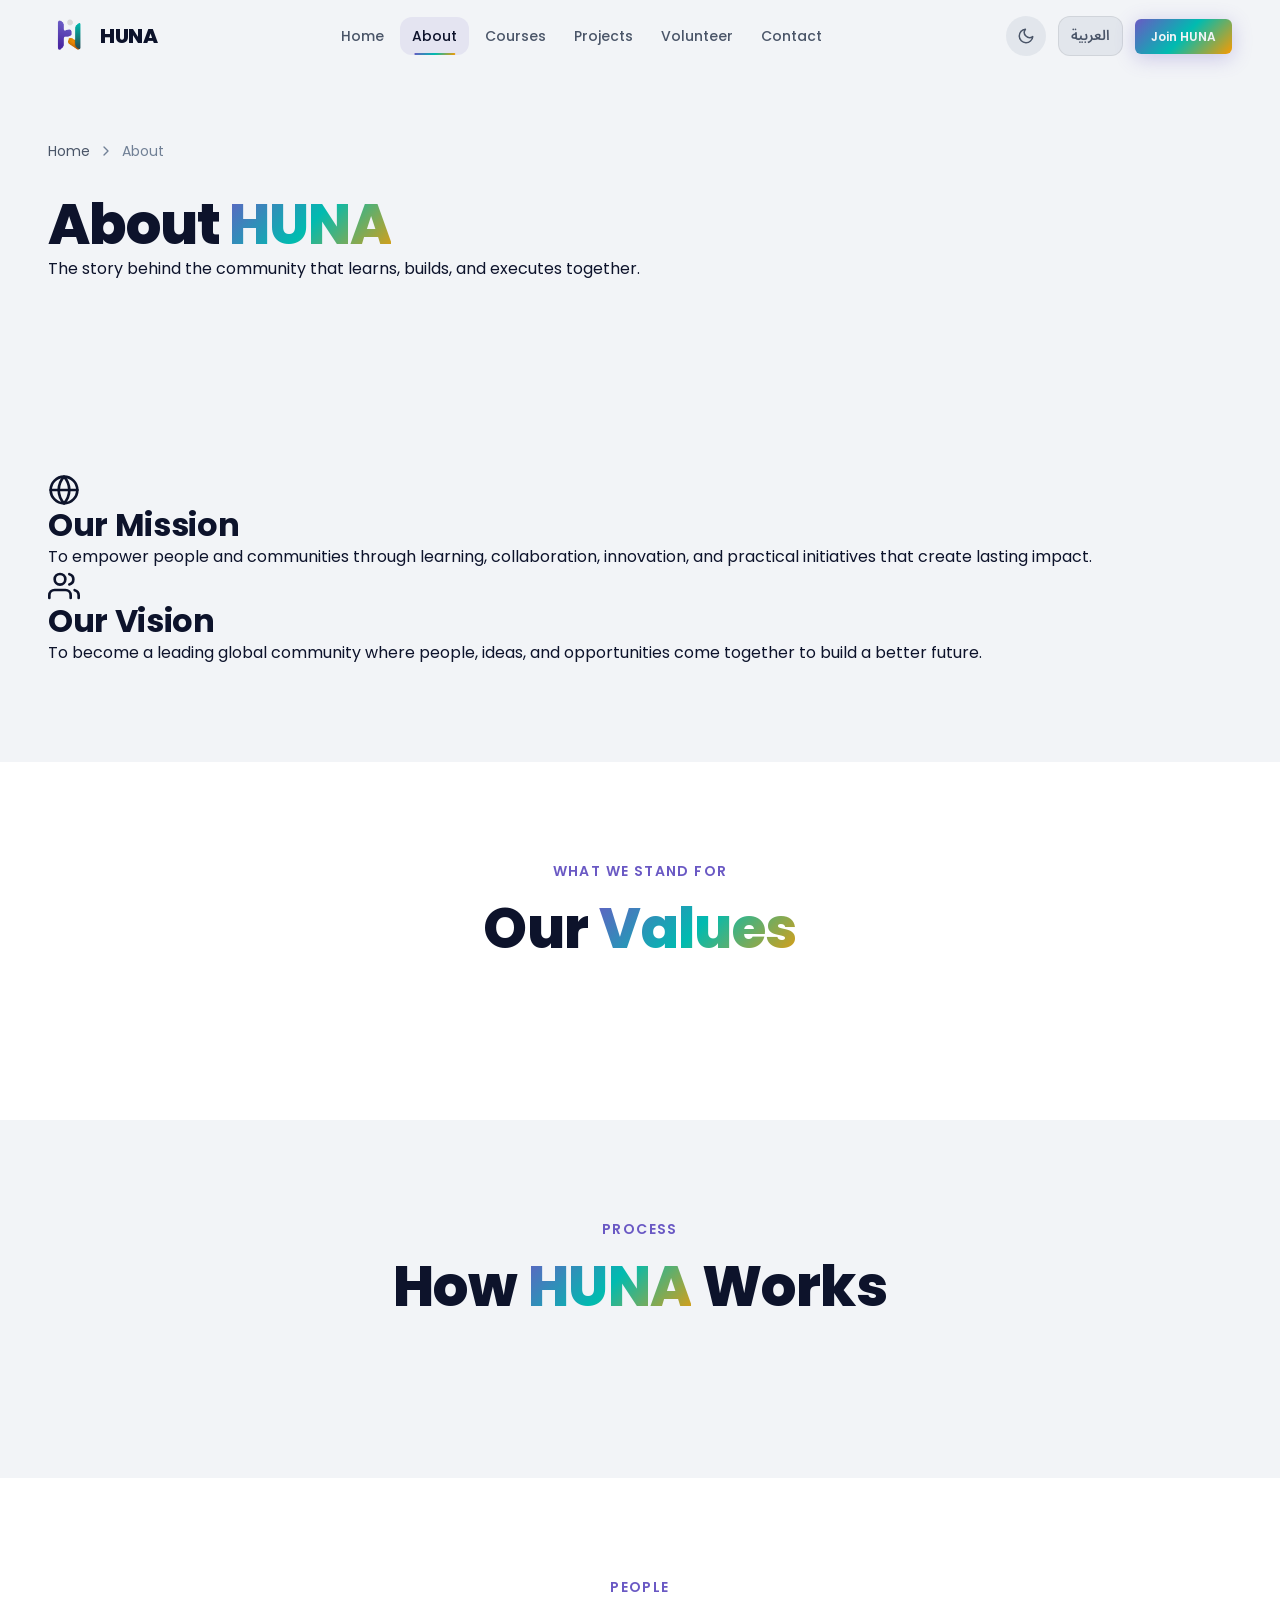
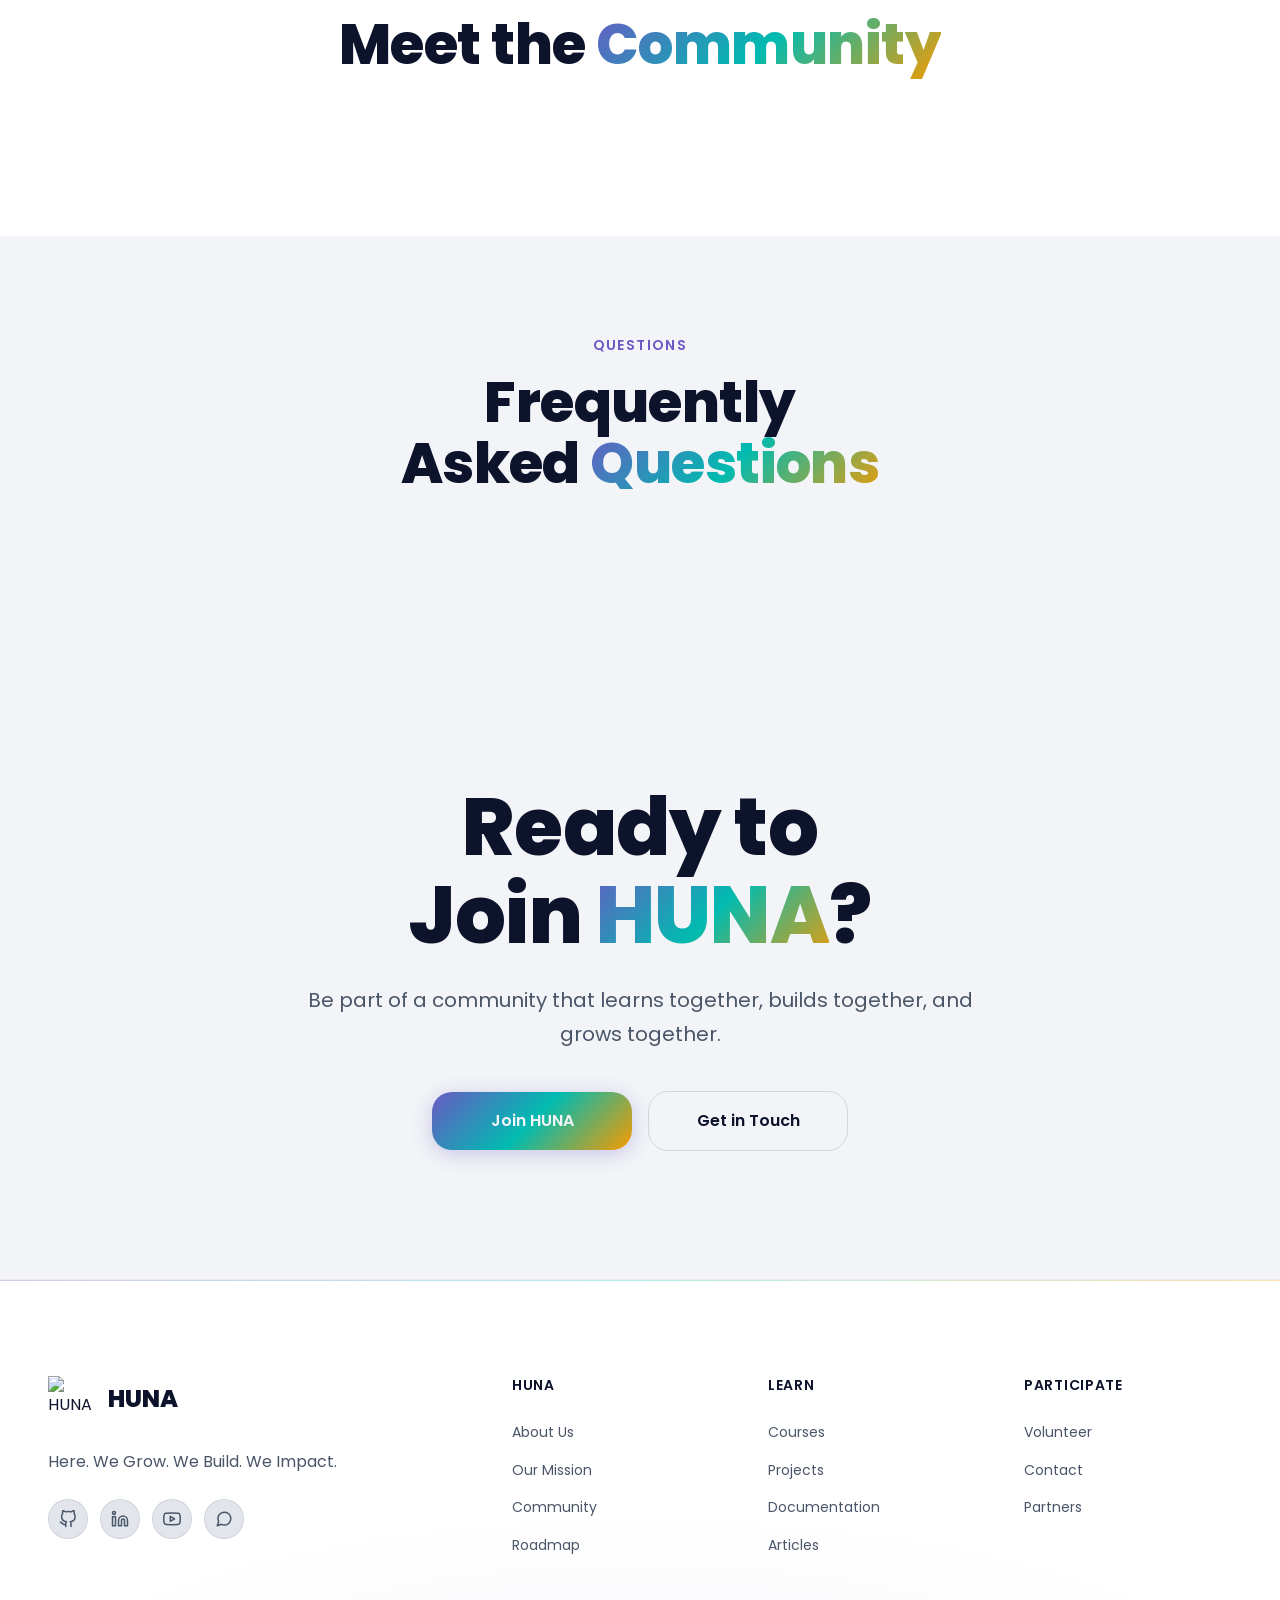
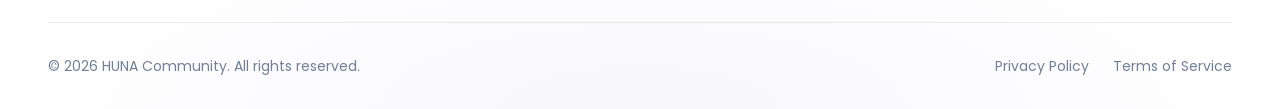
==== pages/about.html @ 27f00f39 "Launch v1" ====
<!DOCTYPE html>
<html lang="en" dir="ltr">
<head>
  <meta charset="UTF-8">
  <meta name="viewport" content="width=device-width, initial-scale=1.0">
  <meta name="description" content="About HUNA — Our mission, vision, values, and community. Learn who we are and how we work.">
  <meta name="theme-color" content="#0D132B">
  <title data-i18n-title="nav_about">About — HUNA</title>
  
  <link rel="preconnect" href="https://fonts.googleapis.com">
  <link rel="preconnect" href="https://fonts.gstatic.com" crossorigin>
  <link href="https://fonts.googleapis.com/css2?family=Poppins:wght@300;400;500;600;700;800&family=Noto+Sans+Arabic:wght@300;400;500;600;700;800&display=swap" rel="stylesheet">
  
  <link rel="icon" type="image/png" href="../assets/icons/favicon-32x32.png">
  <link rel="apple-touch-icon" href="../assets/icons/apple-touch-icon.png">
  <link rel="manifest" href="../manifest.json">
  
  <link rel="stylesheet" href="../css/main.css">
  
  <script src="https://cdnjs.cloudflare.com/ajax/libs/gsap/3.12.5/gsap.min.js" defer></script>
  <script src="https://cdnjs.cloudflare.com/ajax/libs/gsap/3.12.5/ScrollTrigger.min.js" defer></script>
  <script src="https://cdn.jsdelivr.net/npm/@studio-freight/lenis@1.0.42/dist/lenis.min.js" defer></script>
  <script src="https://unpkg.com/lucide@latest/dist/umd/lucide.min.js" defer></script>
</head>
<body data-page="about">
  <div id="loading-screen" class="loading-screen" aria-hidden="true">
    <div class="loading-logo">
      <svg viewBox="0 0 1002 1003" class="loading-logo-svg" aria-hidden="true">
        <circle cx="521.5" cy="183.5" r="74.5" fill="#D9D9D9"/>
        <path d="M204.644 183.892V306.629C207.091 467.836 200.362 809.178 207.091 856.196C214.162 905.611 255.824 896.091 273.767 885.507C282.739 875.94 306.31 852.044 328.821 832.992C351.332 813.941 357.368 788.009 357.572 777.425V607.67C357.572 566.147 389.381 552.51 405.285 550.881C423.84 550.474 470.371 547.95 508.052 541.111C545.734 534.272 563.718 499.995 568 483.712V440.357C568 435.472 566.165 420.328 558.824 398.834C551.484 377.34 525.18 368.71 512.946 367.082C495.614 367.692 450.429 372.577 408.344 387.232C366.258 401.887 356.96 370.542 357.572 353.037V229.079C356.552 211.167 339.832 168.26 281.108 139.927C222.384 111.594 205.664 157.432 204.644 183.892Z" fill="url(#loadGrad1)"/>
        <path d="M631.214 633.733C653.771 648.897 659.818 635.568 660.023 627.007H797.324C797.324 689.376 801.002 828.176 791.195 858.137C781.388 888.098 734.19 899.976 716.415 891.155C698.639 882.335 557.046 784.762 528.237 767.642C499.429 750.521 485.5 752.5 477 722C468.5 691.5 471.233 679.593 479.814 633.733C488.395 587.874 541 582 558.5 590.5C576 599 608.657 618.569 631.214 633.733Z" fill="url(#loadGrad2)"/>
        <path d="M798 849.515V232.059C786.718 194.89 756.102 203.938 742.204 213.108C731.985 221.666 706.764 242.574 687.634 257.736C668.504 272.897 661.269 298.696 660.043 309.7C657.795 460.905 655.506 768.329 664.335 788.381C673.164 808.433 707.255 852.167 750.175 870.3C779.115 882.527 794.117 861.538 798 849.515Z" fill="url(#loadGrad3)"/>
        <defs>
          <linearGradient id="loadGrad1" x1="372.253" y1="144.202" x2="161.29" y2="874.714">
            <stop offset="0.1" stop-color="#6A59C4"/>
            <stop offset="0.85" stop-color="#4B29A3"/>
          </linearGradient>
          <linearGradient id="loadGrad2" x1="492.55" y1="605.732" x2="770.124" y2="894.407">
            <stop stop-color="#F99A00"/>
            <stop offset="1" stop-color="#EC730C"/>
          </linearGradient>
          <linearGradient id="loadGrad3" x1="728" y1="205" x2="728" y2="874">
            <stop stop-color="#00BBB0"/>
            <stop offset="1" stop-color="#274C56"/>
          </linearGradient>
        </defs>
      </svg>
    </div>
    <div class="loading-bar">
      <div class="loading-bar-fill"></div>
    </div>
    <p class="loading-text" data-i18n="loading">Loading HUNA...</p>
  </div>

  <div class="cursor-follower" aria-hidden="true"></div>
  <div class="cursor-dot" aria-hidden="true"></div>

  <huna-navbar></huna-navbar>

  <main id="main-content">
    <!-- Page Header -->
    <section class="section page-header" style="padding-top: 140px;">
      <div class="container">
        <nav class="breadcrumbs" aria-label="Breadcrumb">
          <a href="../index.html" data-i18n="nav_home">Home</a>
          <svg xmlns="http://www.w3.org/2000/svg" width="16" height="16" viewBox="0 0 24 24" fill="none" stroke="currentColor" stroke-width="2" stroke-linecap="round" stroke-linejoin="round"><polyline points="9 18 15 12 9 6"></polyline></svg>
          <span data-i18n="nav_about">About</span>
        </nav>
        <h1 class="page-title" data-i18n="about_title">About <span class="text-gradient">HUNA</span></h1>
        <p class="page-subtitle" data-i18n="about_subtitle">The story behind the community that learns, builds, and executes together.</p>
      </div>
    </section>

    <!-- Mission & Vision -->
    <section id="mission" class="section">
      <div class="container">
        <div class="about-grid">
          <div class="about-card" data-reveal>
            <div class="about-icon" style="--icon-color: #6A59C4;">
              <svg xmlns="http://www.w3.org/2000/svg" width="32" height="32" viewBox="0 0 24 24" fill="none" stroke="currentColor" stroke-width="2" stroke-linecap="round" stroke-linejoin="round"><circle cx="12" cy="12" r="10"></circle><line x1="2" y1="12" x2="22" y2="12"></line><path d="M12 2a15.3 15.3 0 0 1 4 10 15.3 15.3 0 0 1-4 10 15.3 15.3 0 0 1-4-10 15.3 15.3 0 0 1 4-10z"></path></svg>
            </div>
            <h2 data-i18n="about_mission_title">Our Mission</h2>
            <p data-i18n="about_mission_text">To empower people and communities through learning, collaboration, innovation, and practical initiatives that create lasting impact.</p>
          </div>
          
          <div class="about-card" data-reveal>
            <div class="about-icon" style="--icon-color: #00BBB0;">
              <svg xmlns="http://www.w3.org/2000/svg" width="32" height="32" viewBox="0 0 24 24" fill="none" stroke="currentColor" stroke-width="2" stroke-linecap="round" stroke-linejoin="round"><path d="M17 21v-2a4 4 0 0 0-4-4H5a4 4 0 0 0-4 4v2"></path><circle cx="9" cy="7" r="4"></circle><path d="M23 21v-2a4 4 0 0 0-3-3.87"></path><path d="M16 3.13a4 4 0 0 1 0 7.75"></path></svg>
            </div>
            <h2 data-i18n="about_vision_title">Our Vision</h2>
            <p data-i18n="about_vision_text">To become a leading global community where people, ideas, and opportunities come together to build a better future.</p>
          </div>
        </div>
      </div>
    </section>

    <!-- Values -->
    <section id="values" class="section" style="background: var(--bg-secondary);">
      <div class="container">
        <div class="section-header">
          <span class="section-label" data-i18n="values_label">What We Stand For</span>
          <h2 class="section-title" data-i18n="values_title">Our <span class="text-gradient">Values</span></h2>
        </div>
        <div class="values-grid" id="values-grid">
          <!-- Dynamically loaded -->
        </div>
      </div>
    </section>

    <!-- How HUNA Works -->
    <section id="how-it-works" class="section">
      <div class="container">
        <div class="section-header">
          <span class="section-label" data-i18n="how_label">Process</span>
          <h2 class="section-title" data-i18n="how_title">How <span class="text-gradient">HUNA</span> Works</h2>
        </div>
        <div class="timeline" id="timeline">
          <!-- Dynamically loaded -->
        </div>
      </div>
    </section>

    <!-- Team -->
    <section id="team" class="section" style="background: var(--bg-secondary);">
      <div class="container">
        <div class="section-header">
          <span class="section-label" data-i18n="team_label">People</span>
          <h2 class="section-title" data-i18n="team_title">Meet the <span class="text-gradient">Community</span></h2>
        </div>
        <div class="team-grid" id="team-grid">
          <!-- Dynamically loaded -->
        </div>
      </div>
    </section>

    <!-- FAQ -->
    <section id="faq" class="section">
      <div class="container">
        <div class="section-header">
          <span class="section-label" data-i18n="faq_label">Questions</span>
          <h2 class="section-title" data-i18n="faq_title">Frequently Asked <span class="text-gradient">Questions</span></h2>
        </div>
        <div class="faq-list" id="faq-list">
          <!-- Dynamically loaded -->
        </div>
      </div>
    </section>

    <!-- CTA -->
    <section class="section cta-section">
      <div class="container">
        <div class="cta-content" data-reveal>
          <h2 class="cta-title" data-i18n="about_cta_title">Ready to Join <span class="text-gradient">HUNA</span>?</h2>
          <p class="cta-desc" data-i18n="about_cta_desc">Be part of a community that learns together, builds together, and grows together.</p>
          <div class="cta-buttons">
            <a href="volunteer.html" class="btn btn-primary btn-large btn-magnetic" data-i18n="cta_join">
              <svg xmlns="http://www.w3.org/2000/svg" width="20" height="20" viewBox="0 0 24 24" fill="none" stroke="currentColor" stroke-width="2" stroke-linecap="round" stroke-linejoin="round"><path d="M16 21v-2a4 4 0 0 0-4-4H5a4 4 0 0 0-4 4v2"></path><circle cx="8.5" cy="7" r="4"></circle><line x1="20" y1="8" x2="20" y2="14"></line><line x1="23" y1="11" x2="17" y2="11"></line></svg>
              Join HUNA
            </a>
            <a href="contact.html" class="btn btn-outline btn-large btn-magnetic" data-i18n="cta_contact">
              <svg xmlns="http://www.w3.org/2000/svg" width="20" height="20" viewBox="0 0 24 24" fill="none" stroke="currentColor" stroke-width="2" stroke-linecap="round" stroke-linejoin="round"><path d="M21 15a2 2 0 0 1-2 2H7l-4 4V5a2 2 0 0 1 2-2h14a2 2 0 0 1 2 2z"></path></svg>
              Get in Touch
            </a>
          </div>
        </div>
      </div>
    </section>
  </main>

  <huna-footer></huna-footer>
  <div class="toast-container" id="toast-container" aria-live="polite" aria-atomic="true"></div>

  <script type="module" src="../js/main.js"></script>
</body>
</html>
---- css/main.css ----
/* ============================================
   HUNA Main CSS — Entry Point
   ============================================ */

/* Base */
@import url('base/reset.css');
@import url('base/variables.css');
@import url('base/typography.css');
@import url('base/layout.css');

/* Themes */
@import url('themes/dark.css');
@import url('themes/light.css');

/* Animations */
@import url('animations/keyframes.css');

/* Components */
@import url('components/buttons.css');
@import url('components/cards.css');
@import url('components/forms.css');
@import url('components/modal.css');
@import url('components/toast.css');
@import url('components/loading.css');

/* Sections */
@import url('sections/navbar.css');
@import url('sections/hero.css');
@import url('sections/community.css');
@import url('sections/mission.css');
@import url('sections/courses.css');
@import url('sections/testimonials.css');
@import url('sections/cta.css');
@import url('sections/footer.css');

/* ============================================
   Global Styles & Utilities
   ============================================ */

/* Cursor Effects (Desktop Only) */
@media (hover: hover) and (pointer: fine) {
  .cursor-follower {
    position: fixed;
    width: 40px;
    height: 40px;
    border: 1px solid var(--accent-primary);
    border-radius: 50%;
    pointer-events: none;
    z-index: 9999;
    transition: transform 0.15s ease, opacity 0.15s ease;
    opacity: 0;
    mix-blend-mode: difference;
  }
  
  .cursor-follower.active {
    opacity: 0.5;
  }
  
  .cursor-follower.hovering {
    transform: scale(1.5);
    background: rgba(106, 89, 196, 0.1);
    border-color: var(--accent-secondary);
  }
  
  .cursor-dot {
    position: fixed;
    width: 8px;
    height: 8px;
    background: var(--accent-primary);
    border-radius: 50%;
    pointer-events: none;
    z-index: 9999;
    transition: transform 0.1s ease;
    opacity: 0;
  }
  
  .cursor-dot.active {
    opacity: 1;
  }
  
  body:hover .cursor-follower,
  body:hover .cursor-dot {
    opacity: 1;
  }
}

@media (hover: none) or (pointer: coarse) {
  .cursor-follower,
  .cursor-dot {
    display: none;
  }
}

/* Page Transitions */
.page-transition-overlay {
  position: fixed;
  inset: 0;
  z-index: 9998;
  background: var(--bg-primary);
  pointer-events: none;
  opacity: 0;
  transition: opacity 0.4s ease;
}

.page-transition-overlay.active {
  opacity: 1;
}

/* Smooth scroll with Lenis */
html.lenis {
  height: auto;
}

.lenis.lenis-smooth {
  scroll-behavior: auto;
}

.lenis.lenis-smooth [data-lenis-prevent] {
  overscroll-behavior: contain;
}

.lenis.lenis-stopped {
  overflow: hidden;
}

/* Magnetic button effect */
.btn-magnetic {
  transition: transform 0.3s cubic-bezier(0.34, 1.56, 0.64, 1);
}

/* Card tilt effect */
.card-tilt {
  transform-style: preserve-3d;
  perspective: 1000px;
}

.card-tilt:hover {
  transform: rotateX(2deg) rotateY(-2deg) translateY(-4px);
}

/* Gradient text utility */
.text-gradient {
  background: var(--accent-gradient);
  -webkit-background-clip: text;
  -webkit-text-fill-color: transparent;
  background-clip: text;
}

/* Glow effects */
.glow-purple {
  box-shadow: 0 0 30px rgba(106, 89, 196, 0.3);
}

.glow-teal {
  box-shadow: 0 0 30px rgba(0, 187, 176, 0.3);
}

.glow-orange {
  box-shadow: 0 0 30px rgba(249, 154, 0, 0.3);
}

/* Glass morphism */
.glass {
  background: rgba(13, 19, 43, 0.6);
  backdrop-filter: blur(20px) saturate(180%);
  -webkit-backdrop-filter: blur(20px) saturate(180%);
  border: 1px solid rgba(255, 255, 255, 0.1);
}

[data-theme="light"] .glass {
  background: rgba(255, 255, 255, 0.7);
  border-color: rgba(0, 0, 0, 0.08);
}

/* Section divider */
.section-divider {
  height: 1px;
  background: linear-gradient(90deg, transparent, var(--border-secondary), transparent);
  margin: 0 auto;
  max-width: 200px;
}

/* Badge styles */
.badge {
  display: inline-flex;
  align-items: center;
  gap: var(--space-1);
  padding: var(--space-1) var(--space-3);
  font-size: var(--text-xs);
  font-weight: var(--font-semibold);
  border-radius: var(--radius-full);
  text-transform: uppercase;
  letter-spacing: 0.05em;
}

.badge-primary {
  background: rgba(106, 89, 196, 0.15);
  color: var(--huna-purple);
  border: 1px solid rgba(106, 89, 196, 0.2);
}

.badge-success {
  background: rgba(16, 185, 129, 0.15);
  color: #10B981;
  border: 1px solid rgba(16, 185, 129, 0.2);
}

.badge-warning {
  background: rgba(249, 154, 0, 0.15);
  color: var(--huna-orange);
  border: 1px solid rgba(249, 154, 0, 0.2);
}

.badge-info {
  background: rgba(0, 187, 176, 0.15);
  color: var(--huna-teal);
  border: 1px solid rgba(0, 187, 176, 0.2);
}

/* Timeline component */
.timeline {
  position: relative;
  padding-left: var(--space-8);
}

[dir="rtl"] .timeline {
  padding-left: 0;
  padding-right: var(--space-8);
}

.timeline::before {
  content: '';
  position: absolute;
  left: 0;
  top: 0;
  bottom: 0;
  width: 2px;
  background: var(--accent-gradient);
  border-radius: var(--radius-full);
}

[dir="rtl"] .timeline::before {
  left: auto;
  right: 0;
}

.timeline-item {
  position: relative;
  padding-bottom: var(--space-8);
}

.timeline-item::before {
  content: '';
  position: absolute;
  left: calc(-1 * var(--space-8) + 5px);
  top: var(--space-2);
  width: 12px;
  height: 12px;
  background: var(--bg-primary);
  border: 2px solid var(--accent-primary);
  border-radius: 50%;
}

[dir="rtl"] .timeline-item::before {
  left: auto;
  right: calc(-1 * var(--space-8) + 5px);
}

.timeline-item:last-child {
  padding-bottom: 0;
}

/* FAQ Accordion */
.accordion-item {
  border: 1px solid var(--border-primary);
  border-radius: var(--radius-lg);
  overflow: hidden;
  margin-bottom: var(--space-4);
  transition: all var(--transition-base);
}

.accordion-item:hover {
  border-color: var(--border-secondary);
}

.accordion-trigger {
  width: 100%;
  display: flex;
  align-items: center;
  justify-content: space-between;
  padding: var(--space-5) var(--space-6);
  font-size: var(--text-base);
  font-weight: var(--font-semibold);
  color: var(--text-primary);
  background: var(--bg-card);
  transition: all var(--transition-fast);
  text-align: left;
}

[dir="rtl"] .accordion-trigger {
  text-align: right;
}

.accordion-trigger:hover {
  background: var(--bg-hover);
}

.accordion-trigger svg {
  width: 20px;
  height: 20px;
  color: var(--accent-primary);
  transition: transform var(--transition-base);
  flex-shrink: 0;
}

.accordion-item.open .accordion-trigger svg {
  transform: rotate(180deg);
}

.accordion-content {
  max-height: 0;
  overflow: hidden;
  transition: max-height 0.4s ease, padding 0.4s ease;
  background: var(--bg-card);
}

.accordion-item.open .accordion-content {
  max-height: 500px;
  padding: 0 var(--space-6) var(--space-6);
}

.accordion-content p {
  color: var(--text-secondary);
  line-height: 1.7;
}

/* Gallery */
.gallery-grid {
  display: grid;
  grid-template-columns: repeat(auto-fill, minmax(250px, 1fr));
  gap: var(--space-4);
}

.gallery-item {
  position: relative;
  border-radius: var(--radius-lg);
  overflow: hidden;
  aspect-ratio: 4/3;
  cursor: pointer;
}

.gallery-item img {
  width: 100%;
  height: 100%;
  object-fit: cover;
  transition: transform var(--transition-slow);
}

.gallery-item:hover img {
  transform: scale(1.05);
}

.gallery-item-overlay {
  position: absolute;
  inset: 0;
  background: linear-gradient(to top, rgba(13, 19, 43, 0.8) 0%, transparent 60%);
  opacity: 0;
  transition: opacity var(--transition-base);
  display: flex;
  align-items: flex-end;
  padding: var(--space-4);
}

.gallery-item:hover .gallery-item-overlay {
  opacity: 1;
}

/* Breadcrumbs */
.breadcrumbs {
  display: flex;
  align-items: center;
  gap: var(--space-2);
  font-size: var(--text-sm);
  color: var(--text-muted);
  margin-bottom: var(--space-8);
}

.breadcrumbs a {
  color: var(--text-secondary);
  transition: color var(--transition-fast);
}

.breadcrumbs a:hover {
  color: var(--accent-primary);
}

.breadcrumbs svg {
  width: 16px;
  height: 16px;
  color: var(--text-muted);
}

[dir="rtl"] .breadcrumbs svg {
  transform: rotate(180deg);
}

/* Responsive utilities */
@media (max-width: 767px) {
  .hide-mobile {
    display: none !important;
  }
}

@media (min-width: 768px) {
  .show-mobile-only {
    display: none !important;
  }
}

/* Print styles */
@media print {
  .navbar,
  .footer,
  .hero-scroll-indicator,
  .cursor-follower,
  .cursor-dot,
  .floating-shapes,
  .hero-particles {
    display: none !important;
  }
  
  .hero {
    min-height: auto;
    padding: 2rem 0;
  }
  
  body {
    background: white !important;
    color: black !important;
  }
}
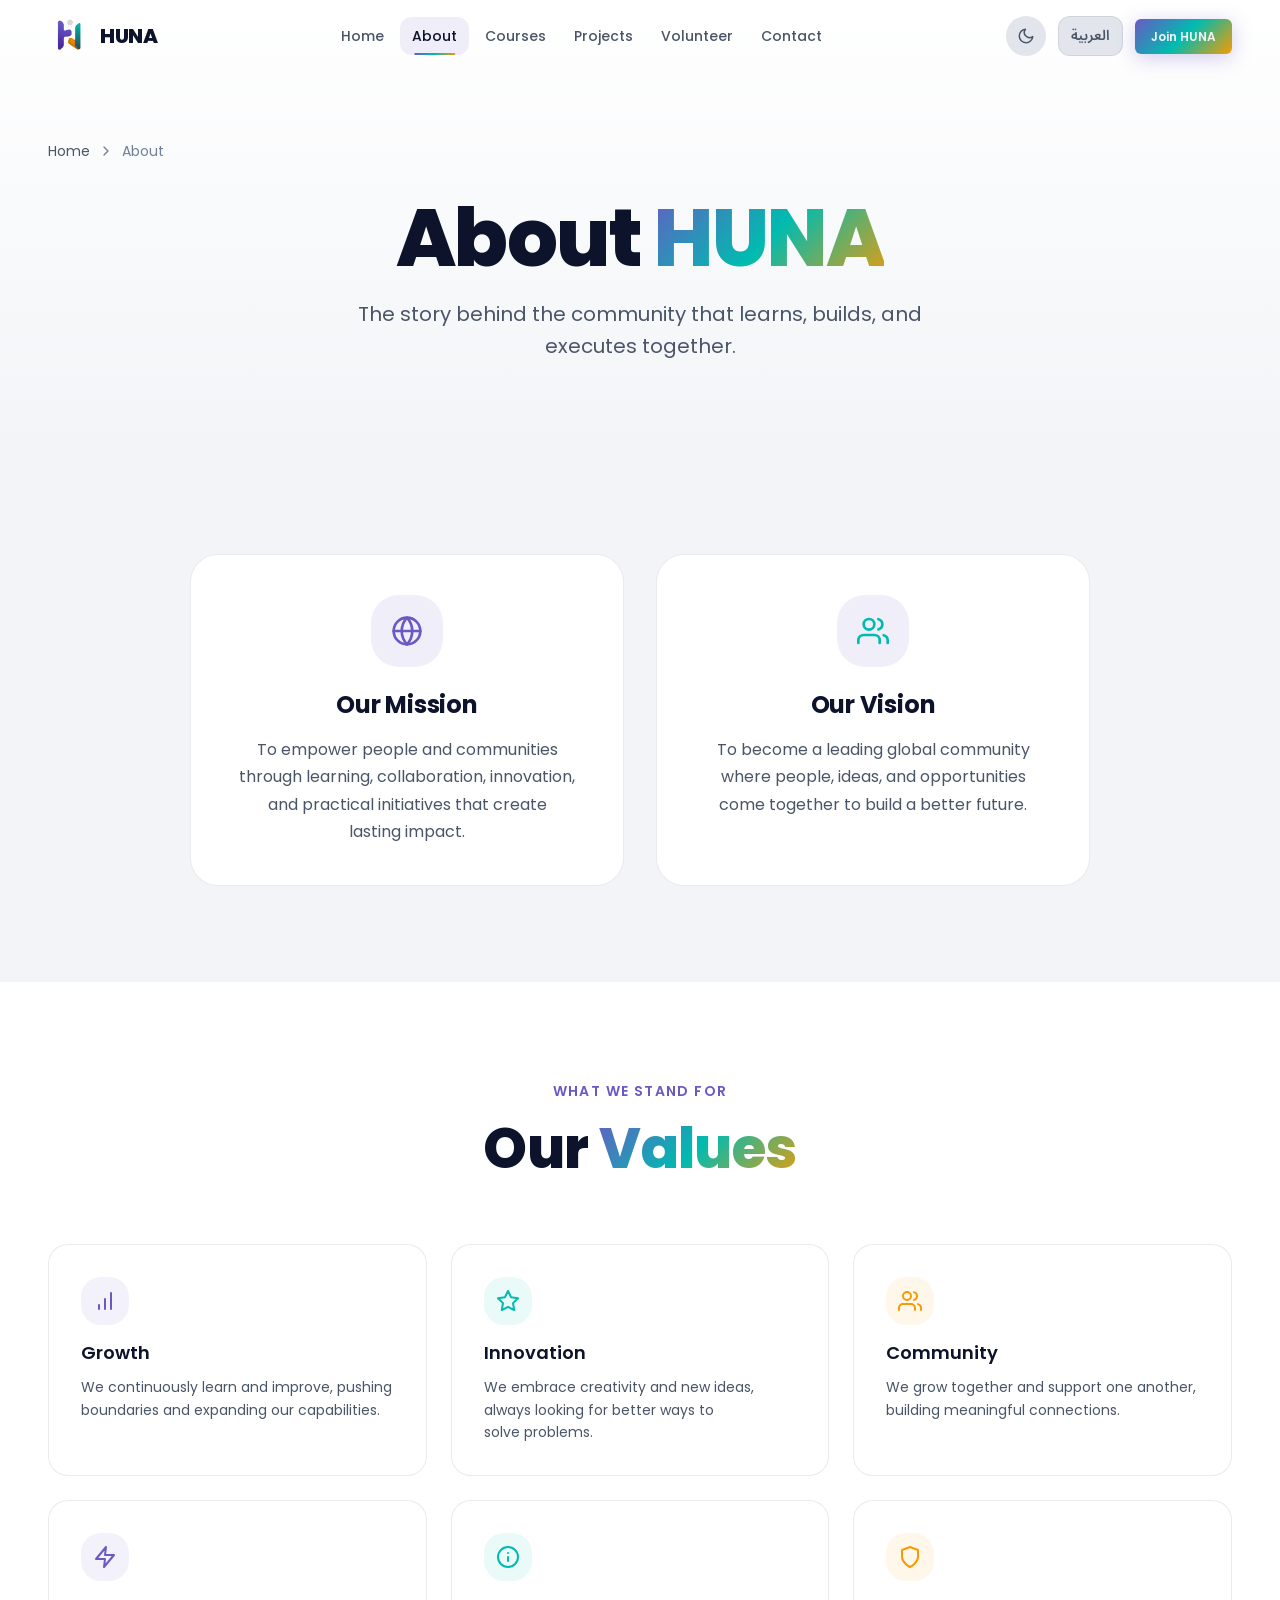
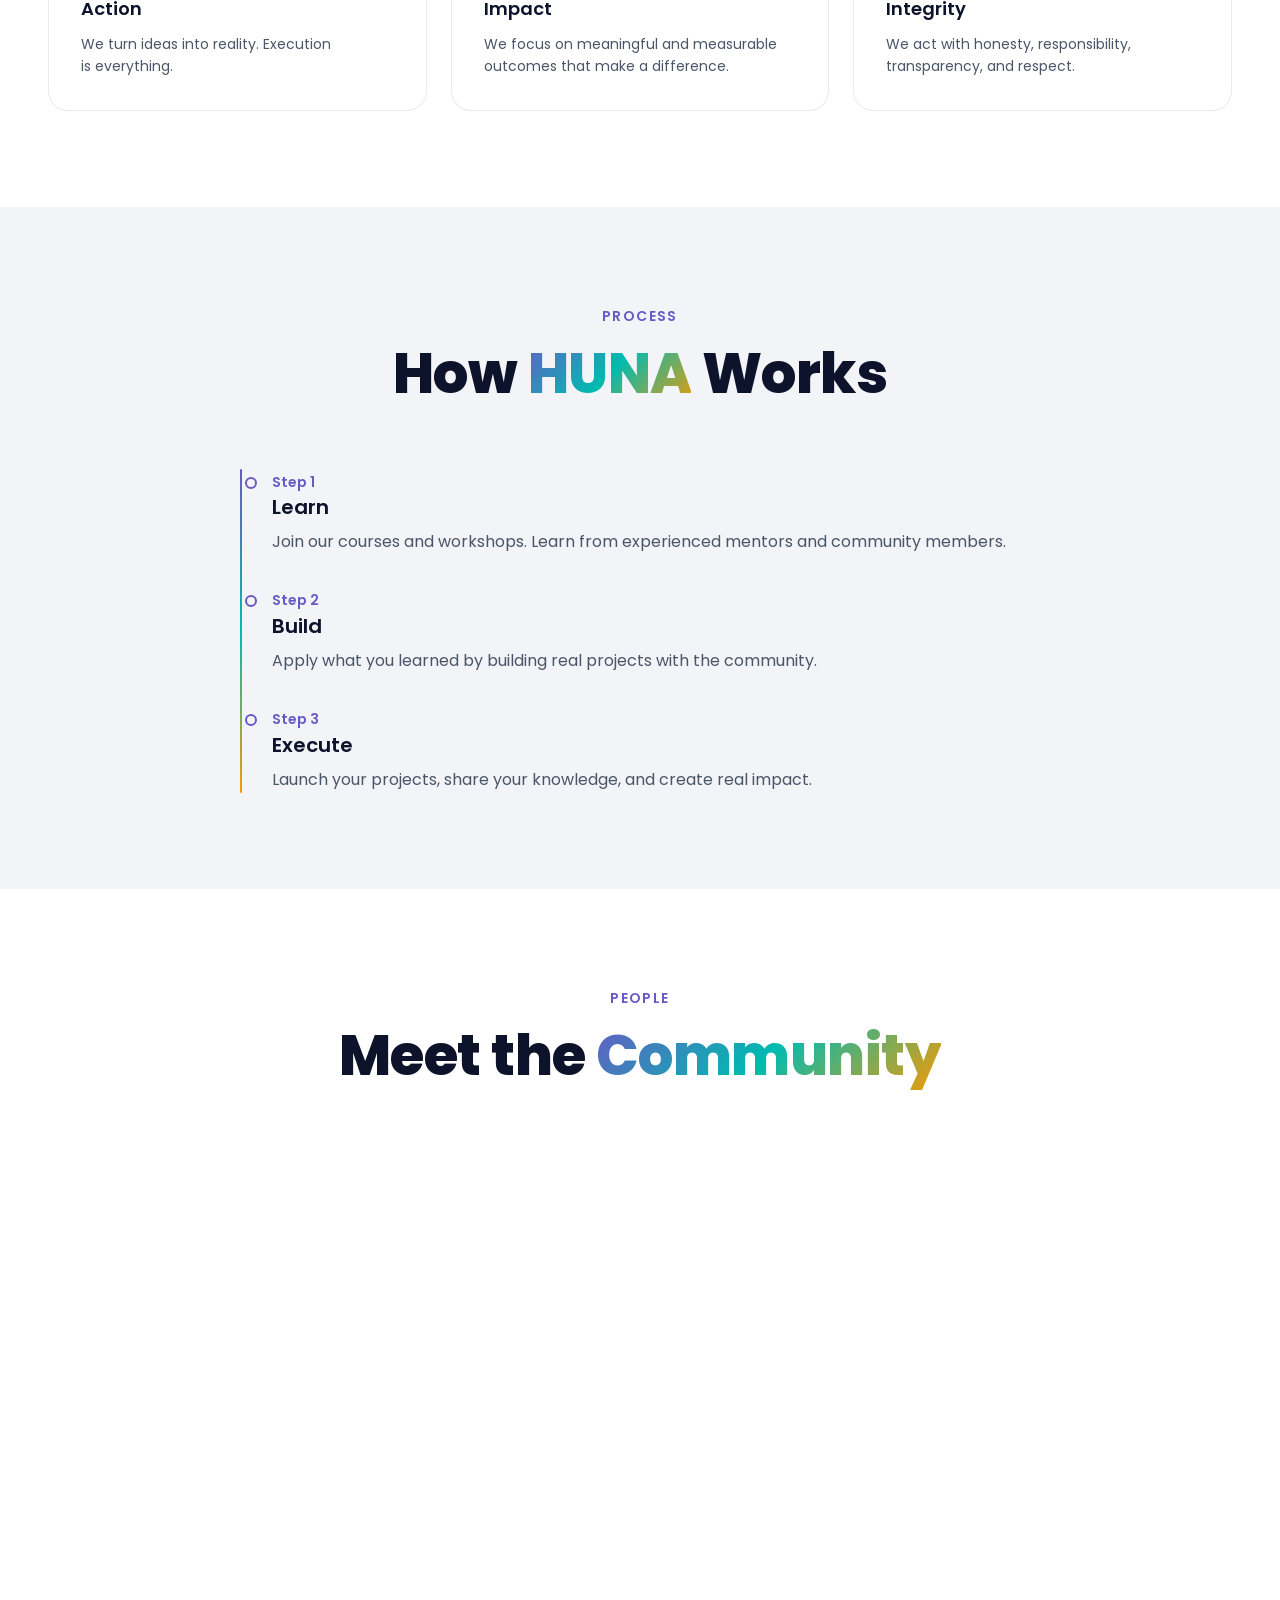
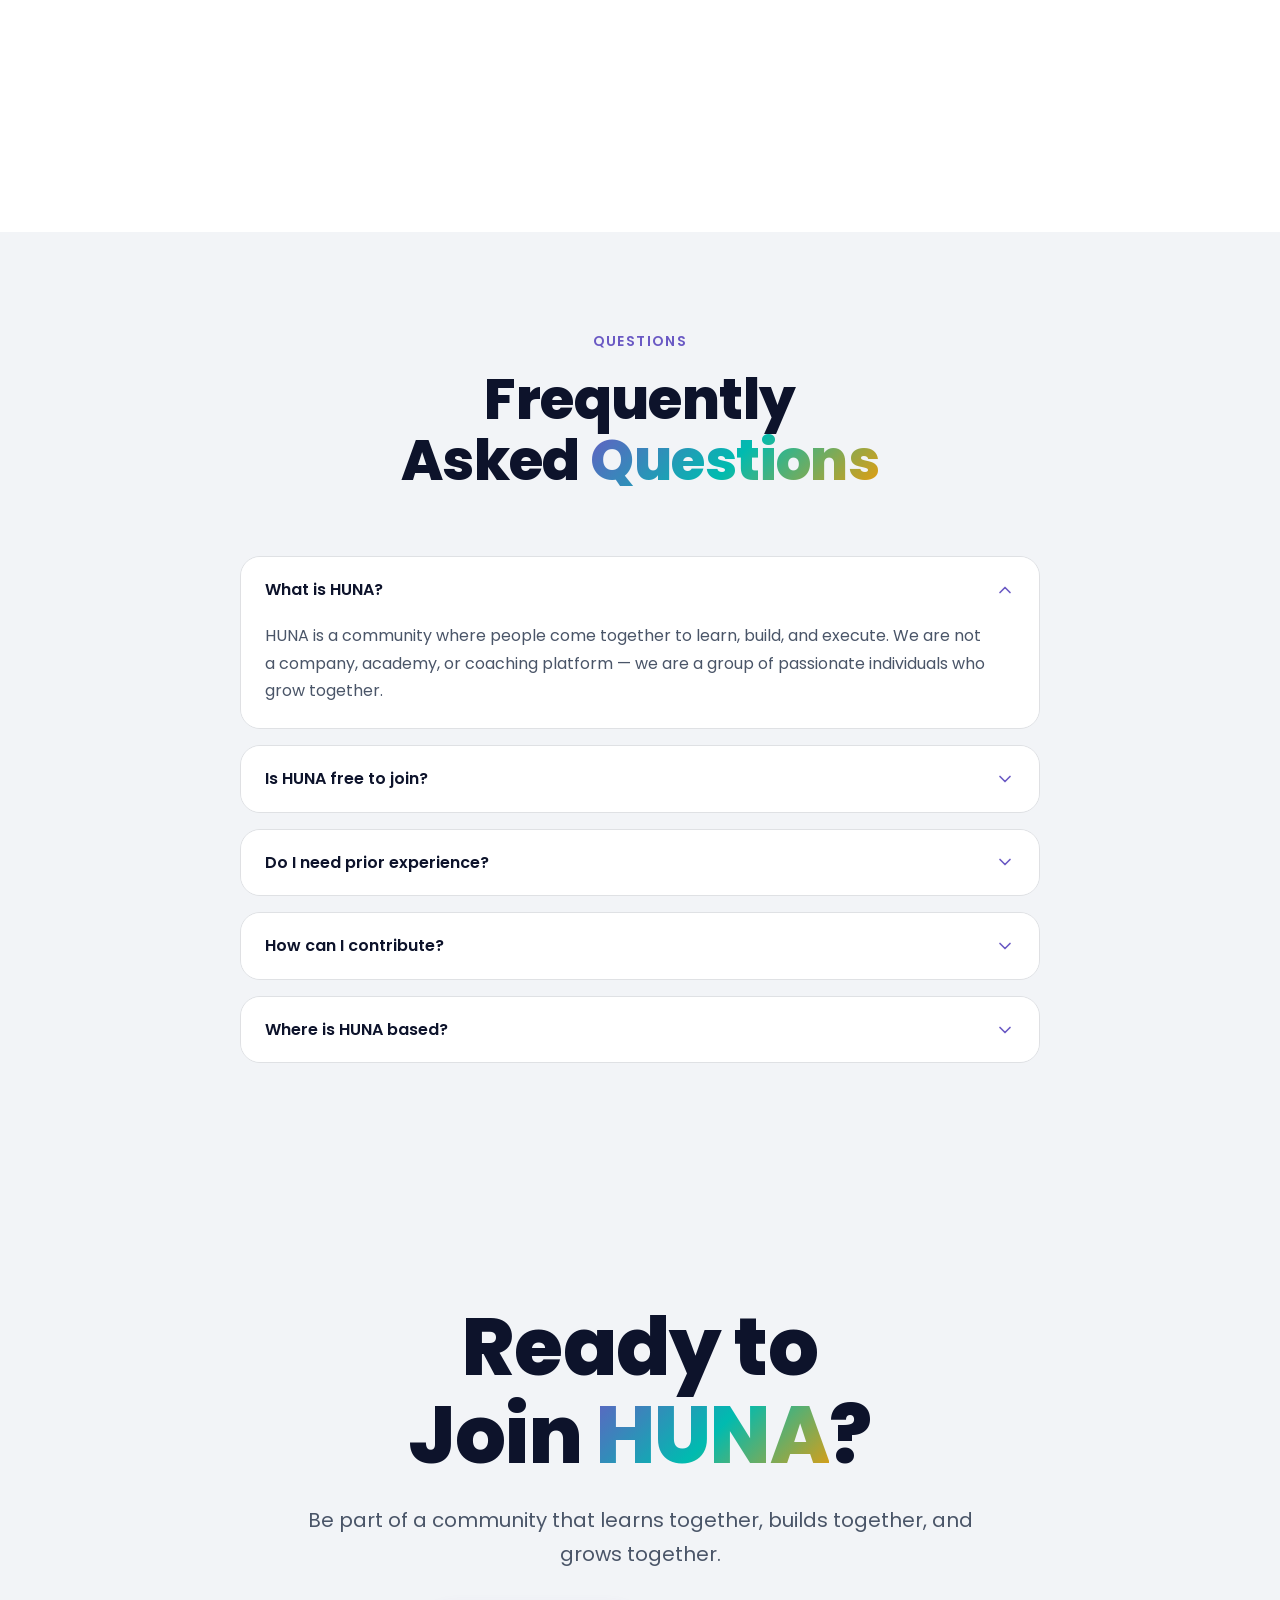
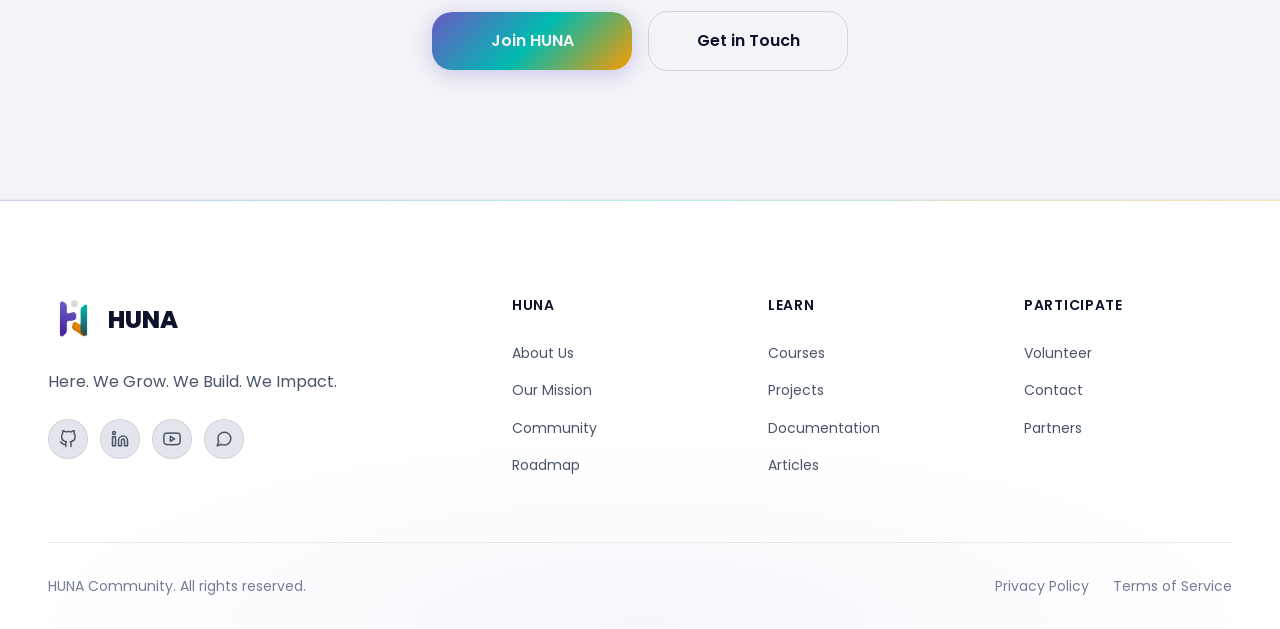
==== commit f3a441a3: "Launch v2" ====
--- a/pages/about.html
+++ b/pages/about.html
@@ -15,6 +15,7 @@
   <link rel="apple-touch-icon" href="../assets/icons/apple-touch-icon.png">
   <link rel="manifest" href="../manifest.json">
   
+  <link rel="stylesheet" href="../css/pages/about.css">
   <link rel="stylesheet" href="../css/main.css">
   
   <script src="https://cdnjs.cloudflare.com/ajax/libs/gsap/3.12.5/gsap.min.js" defer></script>
@@ -171,5 +172,9 @@
   <div class="toast-container" id="toast-container" aria-live="polite" aria-atomic="true"></div>
 
   <script type="module" src="../js/main.js"></script>
+    <script type="module">
+    import { initAboutPage } from '../js/pages/about.js';
+    initAboutPage();
+  </script>
 </body>
 </html>
--- a/css/pages/about.css
+++ b/css/pages/about.css
@@ -0,0 +1,318 @@
+/* ============================================
+   HUNA About Page Styles
+   ============================================ */
+
+.page-header {
+  padding-top: 140px;
+  padding-bottom: var(--space-16);
+  text-align: center;
+  background: linear-gradient(180deg, var(--bg-secondary) 0%, var(--bg-primary) 100%);
+}
+
+.page-title {
+  font-size: var(--text-5xl);
+  font-weight: var(--font-extrabold);
+  margin-bottom: var(--space-4);
+  line-height: 1.1;
+}
+
+.page-subtitle {
+  font-size: var(--text-xl);
+  color: var(--text-secondary);
+  max-width: 600px;
+  margin: 0 auto;
+}
+
+/* About Grid */
+.about-grid {
+  display: grid;
+  grid-template-columns: repeat(2, 1fr);
+  gap: var(--space-8);
+  max-width: 900px;
+  margin: 0 auto;
+}
+
+.about-card {
+  background: var(--bg-card);
+  border: 1px solid var(--border-primary);
+  border-radius: var(--radius-xl);
+  padding: var(--space-10);
+  text-align: center;
+  transition: all var(--transition-base);
+}
+
+.about-card:hover {
+  transform: translateY(-4px);
+  box-shadow: var(--shadow-lg);
+  border-color: var(--border-secondary);
+}
+
+.about-icon {
+  width: 72px;
+  height: 72px;
+  display: flex;
+  align-items: center;
+  justify-content: center;
+  border-radius: var(--radius-xl);
+  background: rgba(var(--icon-color-rgb, 106, 89, 196), 0.1);
+  color: var(--icon-color, var(--accent-primary));
+  margin: 0 auto var(--space-6);
+}
+
+.about-card h2 {
+  font-size: var(--text-2xl);
+  font-weight: var(--font-bold);
+  margin-bottom: var(--space-4);
+}
+
+.about-card p {
+  color: var(--text-secondary);
+  line-height: 1.7;
+}
+
+/* Values Grid */
+.values-grid {
+  display: grid;
+  grid-template-columns: repeat(3, 1fr);
+  gap: var(--space-6);
+  margin-top: var(--space-12);
+}
+
+.value-card {
+  background: var(--bg-card);
+  border: 1px solid var(--border-primary);
+  border-radius: var(--radius-lg);
+  padding: var(--space-8);
+  transition: all var(--transition-base);
+}
+
+.value-card:hover {
+  transform: translateY(-4px);
+  border-color: var(--accent-primary);
+  box-shadow: var(--shadow-glow);
+}
+
+.value-card .value-icon {
+  width: 48px;
+  height: 48px;
+  display: flex;
+  align-items: center;
+  justify-content: center;
+  border-radius: var(--radius-lg);
+  margin-bottom: var(--space-4);
+}
+
+.value-card h3 {
+  font-size: var(--text-lg);
+  font-weight: var(--font-semibold);
+  margin-bottom: var(--space-3);
+}
+
+.value-card p {
+  font-size: var(--text-sm);
+  color: var(--text-secondary);
+  line-height: 1.6;
+}
+
+/* Timeline */
+.timeline {
+  max-width: 800px;
+  margin: var(--space-12) auto 0;
+  position: relative;
+  padding-left: var(--space-8);
+}
+
+[dir="rtl"] .timeline {
+  padding-left: 0;
+  padding-right: var(--space-8);
+}
+
+.timeline::before {
+  content: '';
+  position: absolute;
+  left: 0;
+  top: 0;
+  bottom: 0;
+  width: 2px;
+  background: var(--accent-gradient);
+  border-radius: var(--radius-full);
+}
+
+[dir="rtl"] .timeline::before {
+  left: auto;
+  right: 0;
+}
+
+.timeline-item {
+  position: relative;
+  padding-bottom: var(--space-10);
+}
+
+.timeline-item::before {
+  content: '';
+  position: absolute;
+  left: calc(-1 * var(--space-8) + 5px);
+  top: var(--space-2);
+  width: 12px;
+  height: 12px;
+  background: var(--bg-primary);
+  border: 2px solid var(--accent-primary);
+  border-radius: 50%;
+  transition: all var(--transition-base);
+}
+
+[dir="rtl"] .timeline-item::before {
+  left: auto;
+  right: calc(-1 * var(--space-8) + 5px);
+}
+
+.timeline-item:hover::before {
+  background: var(--accent-primary);
+  box-shadow: 0 0 0 6px rgba(106, 89, 196, 0.2);
+}
+
+.timeline-item:last-child {
+  padding-bottom: 0;
+}
+
+.timeline-content h3 {
+  font-size: var(--text-xl);
+  font-weight: var(--font-semibold);
+  margin-bottom: var(--space-2);
+}
+
+.timeline-content p {
+  color: var(--text-secondary);
+  line-height: 1.7;
+}
+
+.timeline-date {
+  font-size: var(--text-sm);
+  color: var(--accent-primary);
+  font-weight: var(--font-semibold);
+  margin-bottom: var(--space-2);
+}
+
+/* Team Grid */
+.team-grid {
+  display: grid;
+  grid-template-columns: repeat(auto-fill, minmax(280px, 1fr));
+  gap: var(--space-6);
+  margin-top: var(--space-12);
+}
+
+.team-card {
+  background: var(--bg-card);
+  border: 1px solid var(--border-primary);
+  border-radius: var(--radius-xl);
+  overflow: hidden;
+  transition: all var(--transition-base);
+  text-align: center;
+}
+
+.team-card:hover {
+  transform: translateY(-4px);
+  box-shadow: var(--shadow-lg);
+  border-color: var(--border-secondary);
+}
+
+.team-card .team-avatar {
+  width: 100%;
+  aspect-ratio: 1;
+  object-fit: cover;
+  background: var(--bg-tertiary);
+}
+
+.team-card .team-info {
+  padding: var(--space-6);
+}
+
+.team-card h3 {
+  font-size: var(--text-lg);
+  font-weight: var(--font-semibold);
+  margin-bottom: var(--space-1);
+}
+
+.team-card .team-role {
+  font-size: var(--text-sm);
+  color: var(--accent-primary);
+  font-weight: var(--font-medium);
+  margin-bottom: var(--space-3);
+}
+
+.team-card .team-bio {
+  font-size: var(--text-sm);
+  color: var(--text-secondary);
+  line-height: 1.6;
+  margin-bottom: var(--space-4);
+}
+
+.team-card .team-socials {
+  display: flex;
+  justify-content: center;
+  gap: var(--space-3);
+}
+
+.team-card .team-socials a {
+  width: 36px;
+  height: 36px;
+  display: flex;
+  align-items: center;
+  justify-content: center;
+  border-radius: var(--radius-full);
+  background: var(--bg-hover);
+  color: var(--text-secondary);
+  transition: all var(--transition-fast);
+}
+
+.team-card .team-socials a:hover {
+  background: var(--accent-primary);
+  color: var(--text-inverse);
+}
+
+/* FAQ */
+.faq-list {
+  max-width: 800px;
+  margin: var(--space-12) auto 0;
+}
+
+/* Responsive */
+@media (max-width: 1023px) {
+  .about-grid {
+    grid-template-columns: 1fr;
+  }
+  
+  .values-grid {
+    grid-template-columns: repeat(2, 1fr);
+  }
+}
+
+@media (max-width: 767px) {
+  .page-title {
+    font-size: var(--text-4xl);
+  }
+  
+  .values-grid {
+    grid-template-columns: 1fr;
+  }
+  
+  .about-card {
+    padding: var(--space-6);
+  }
+  
+  .timeline {
+    padding-left: var(--space-6);
+  }
+  
+  .timeline-item::before {
+    left: calc(-1 * var(--space-6) + 5px);
+  }
+  
+  [dir="rtl"] .timeline {
+    padding-right: var(--space-6);
+  }
+  
+  [dir="rtl"] .timeline-item::before {
+    right: calc(-1 * var(--space-6) + 5px);
+  }
+}
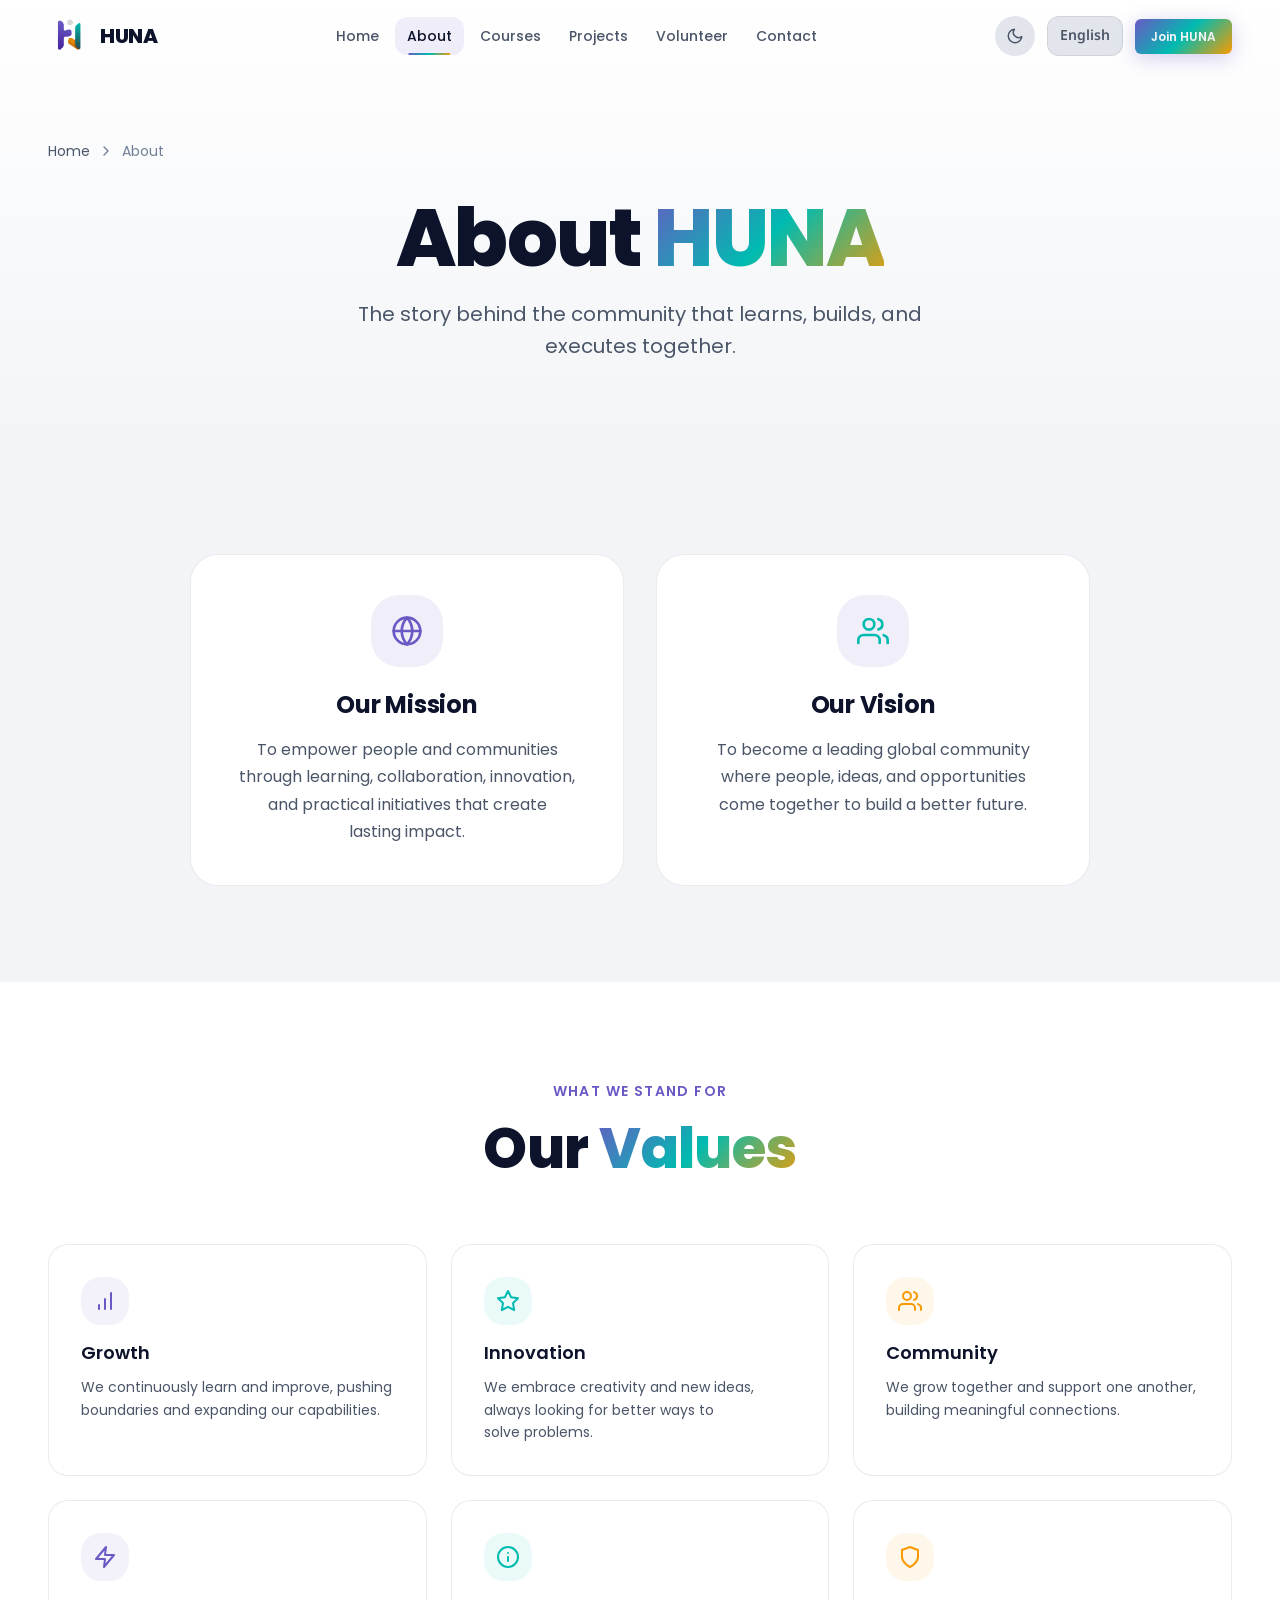
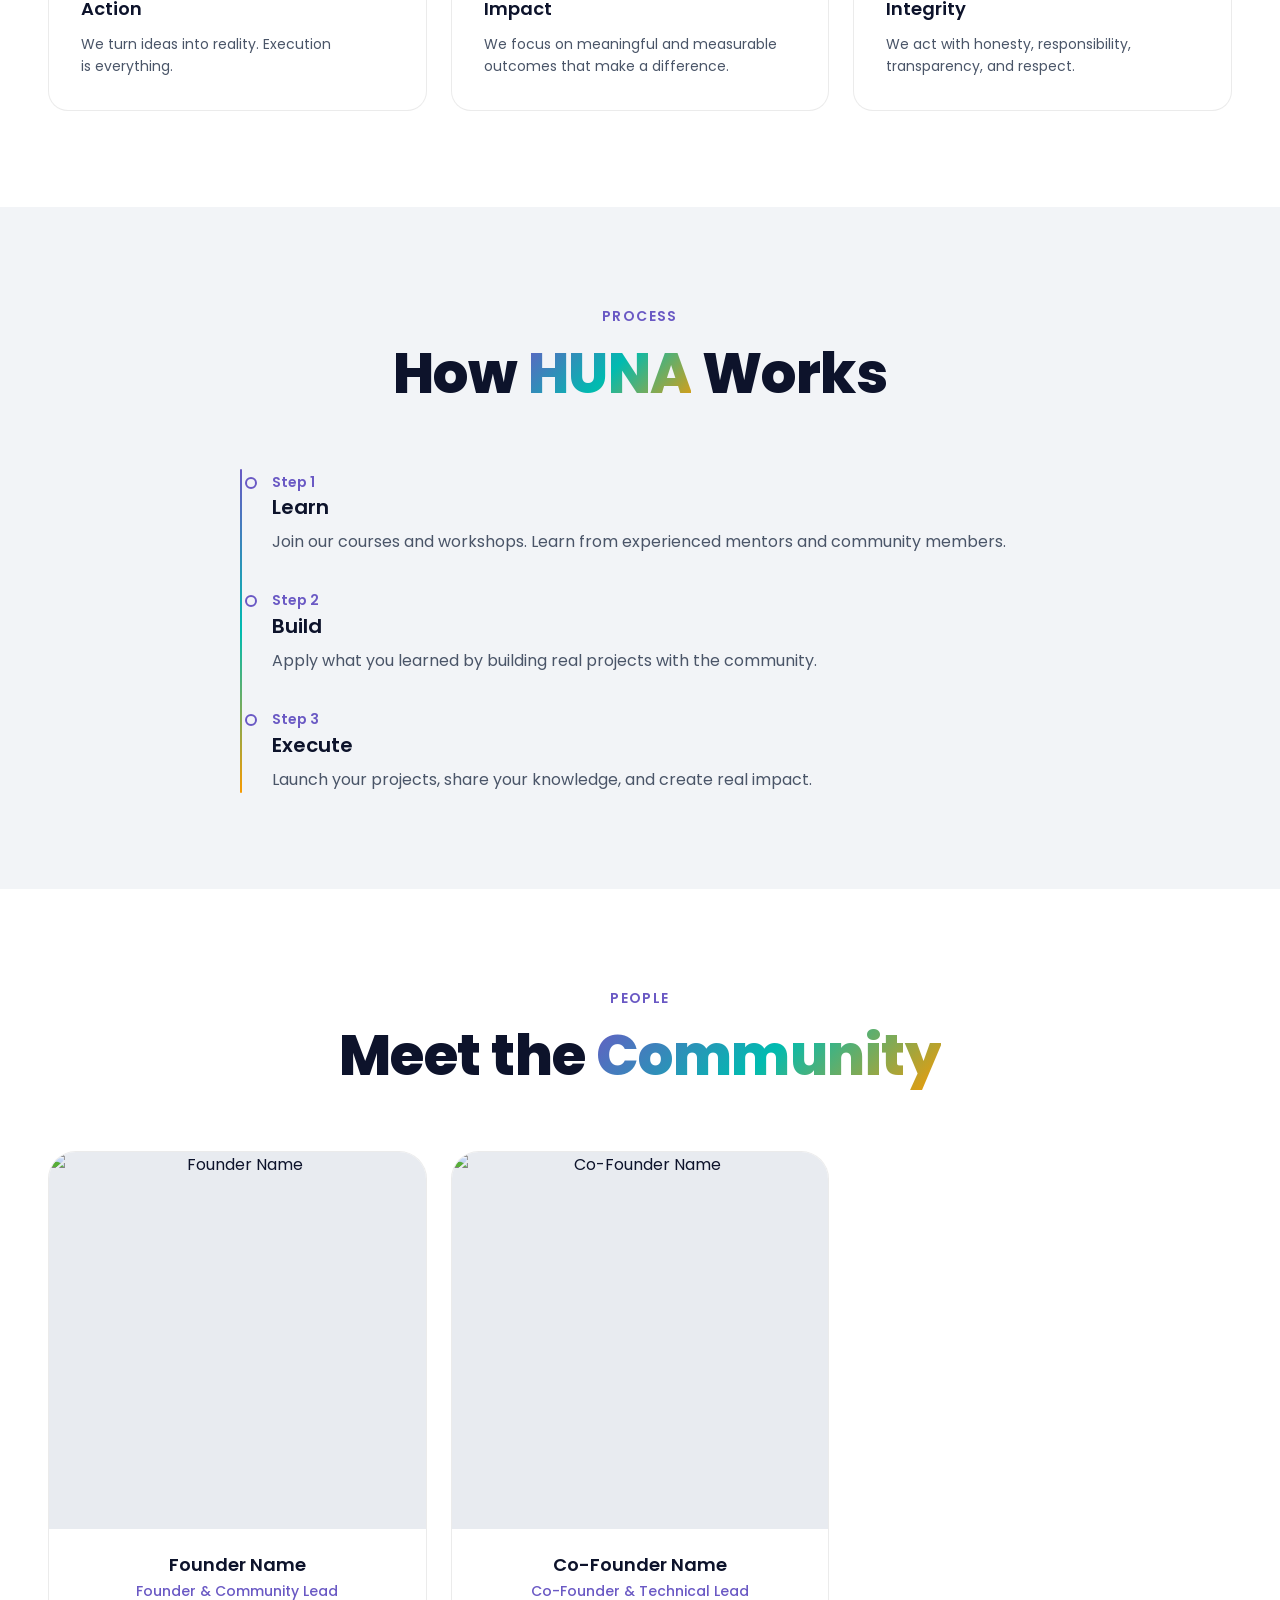
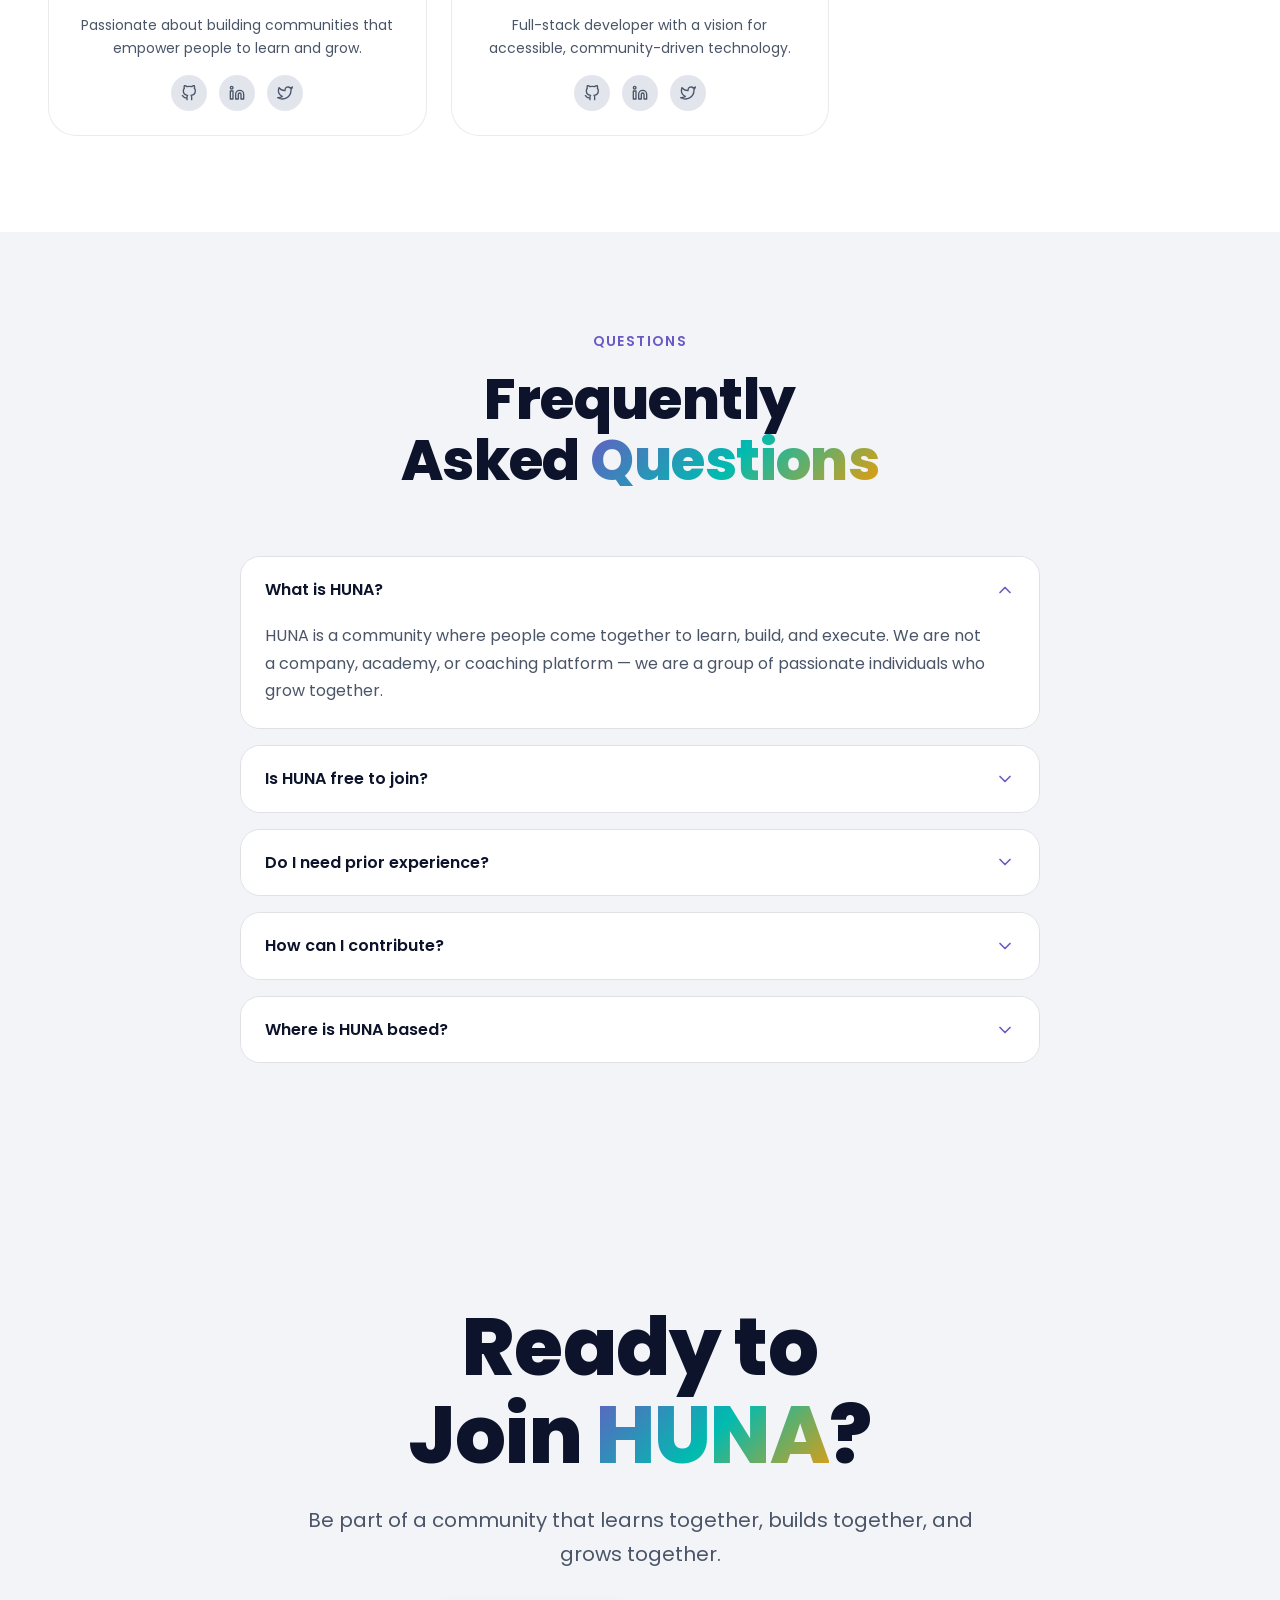
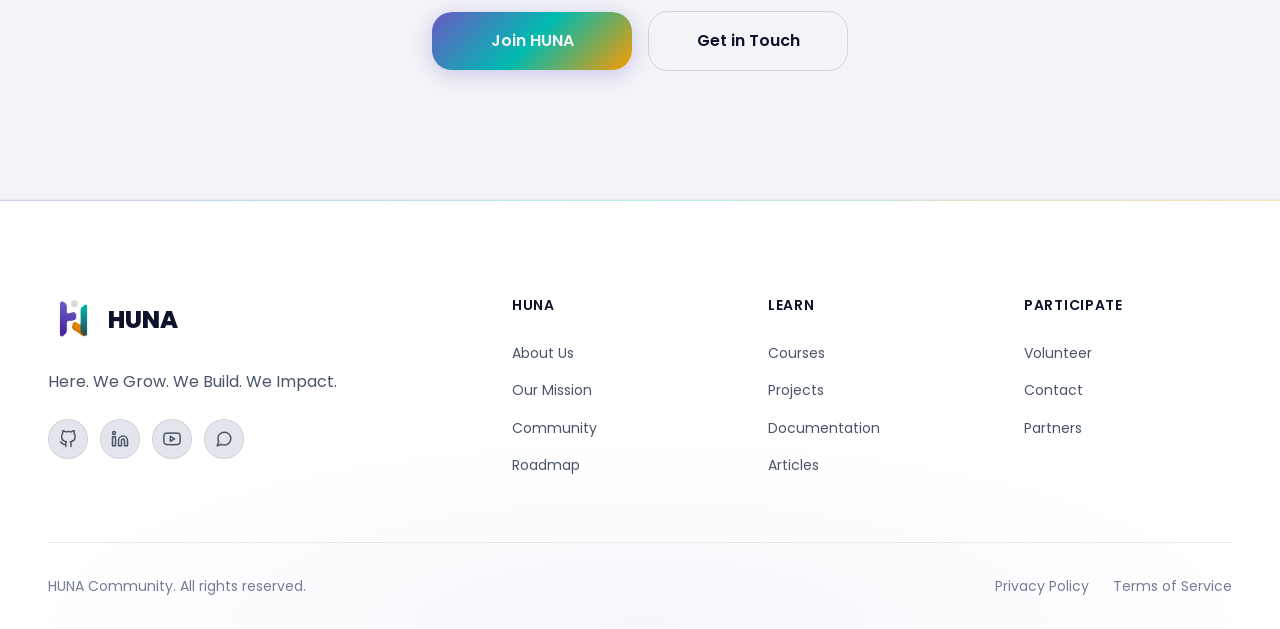
==== commit 02457a17: "added forms and supabase intigration" ====
--- a/pages/about.html
+++ b/pages/about.html
@@ -1,6 +1,10 @@
 <!DOCTYPE html>
 <html lang="en" dir="ltr">
 <head>
+
+  <!-- COMING SOON BLOCK — MUST BE FIRST -->
+  <script src="../js/core/coming-soon-redirect.js"></script>
+
   <meta charset="UTF-8">
   <meta name="viewport" content="width=device-width, initial-scale=1.0">
   <meta name="description" content="About HUNA — Our mission, vision, values, and community. Learn who we are and how we work.">
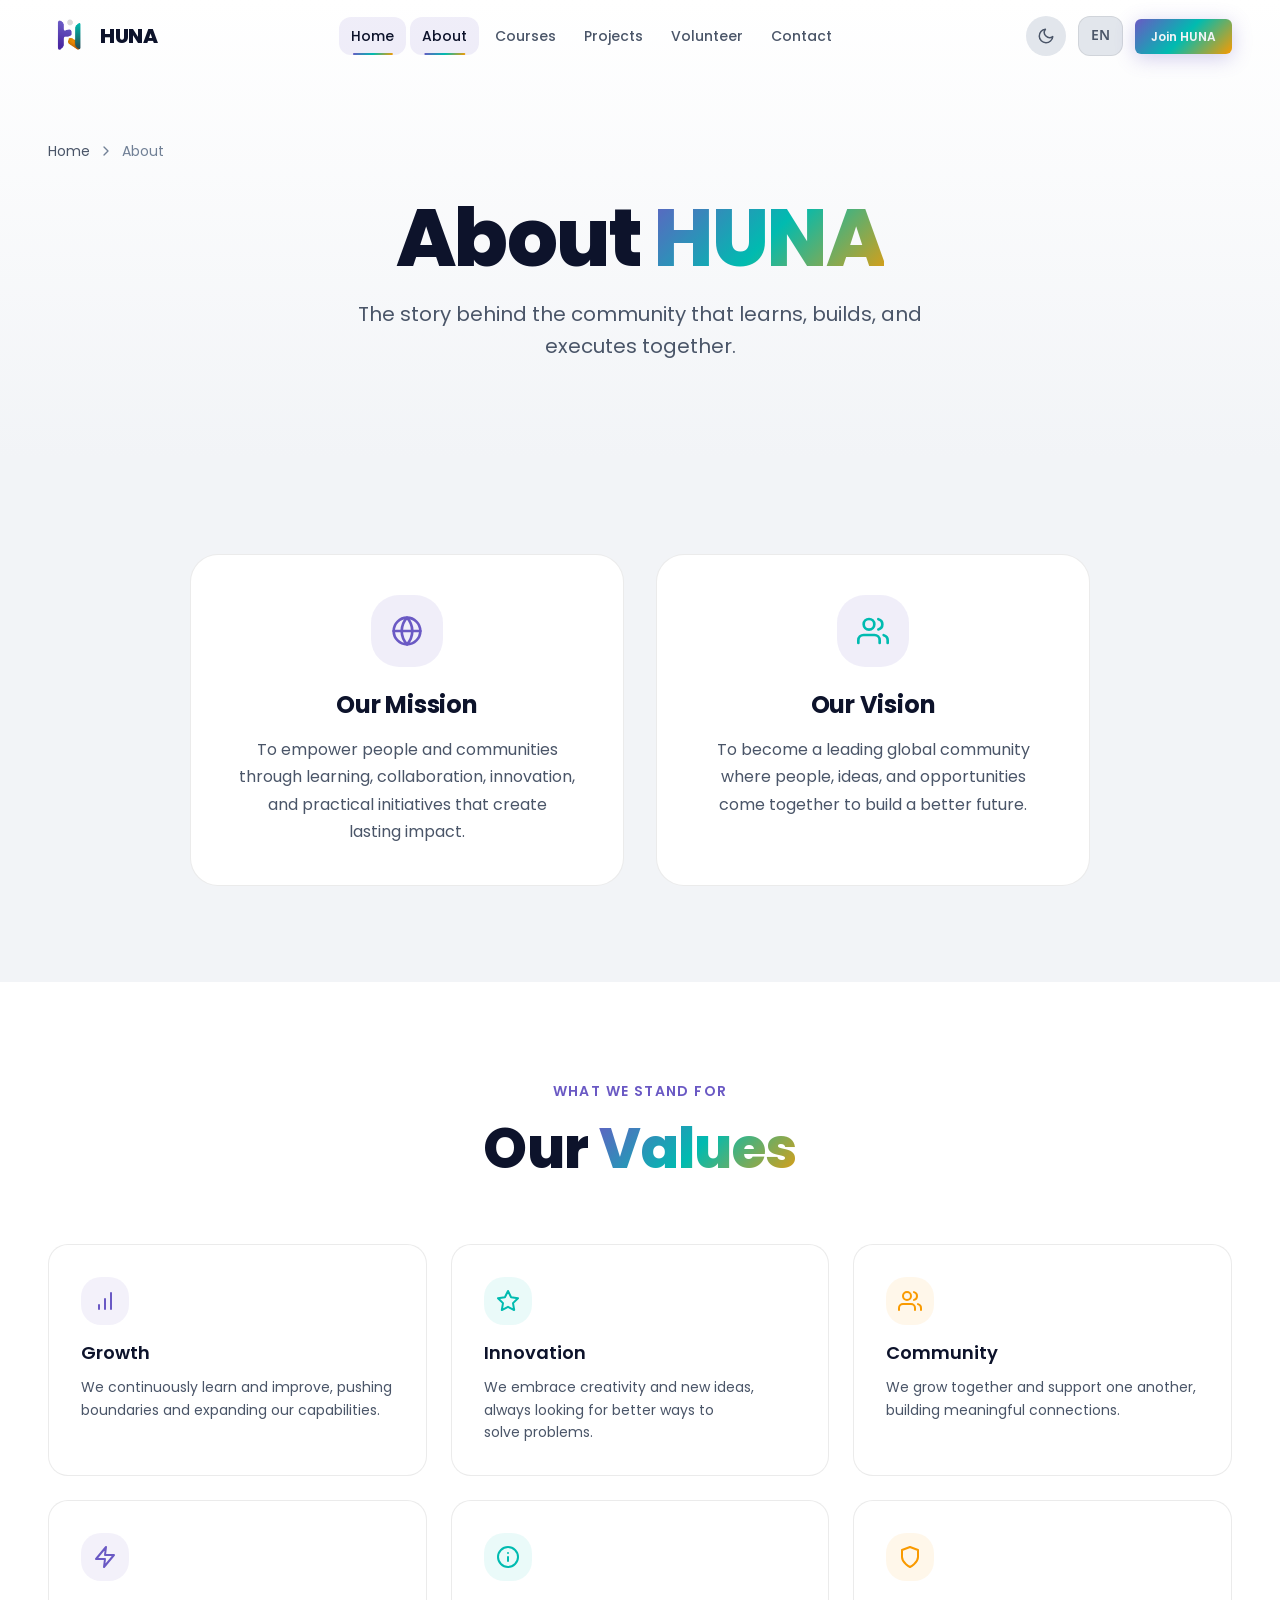
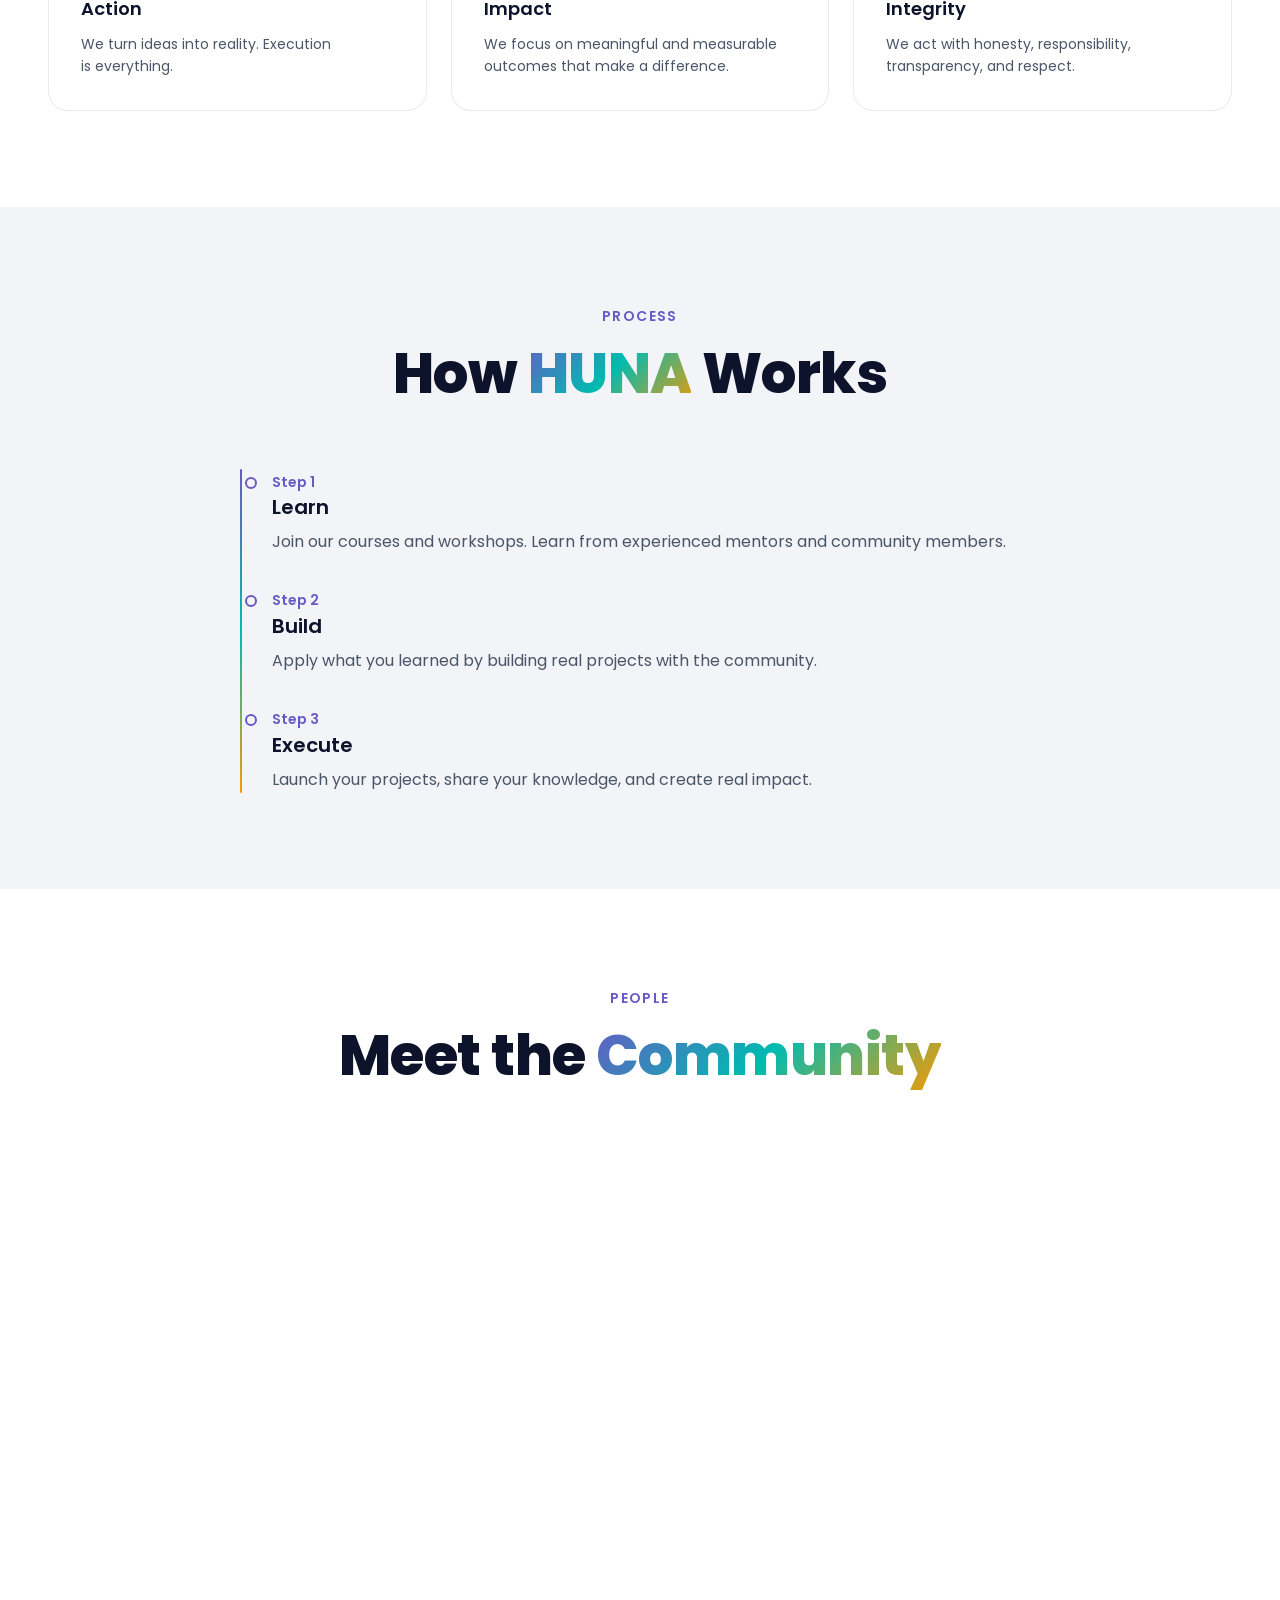
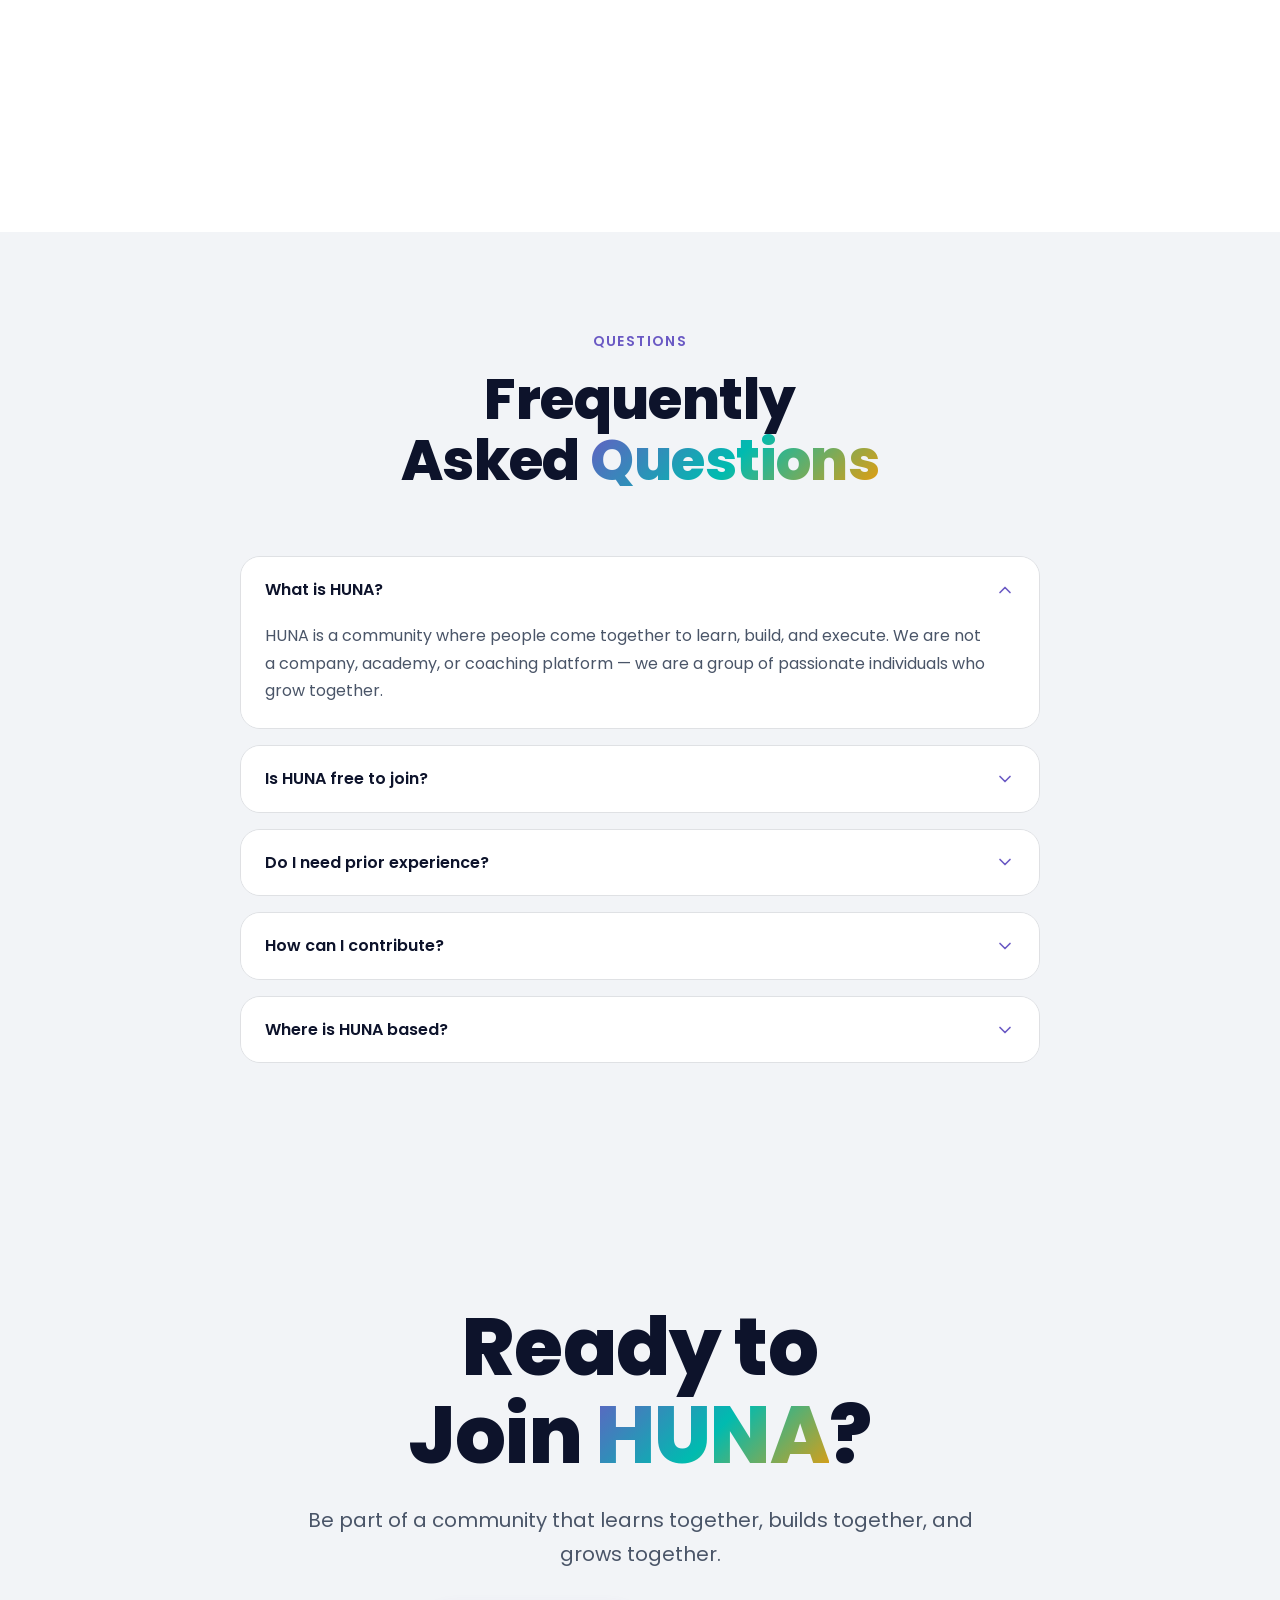
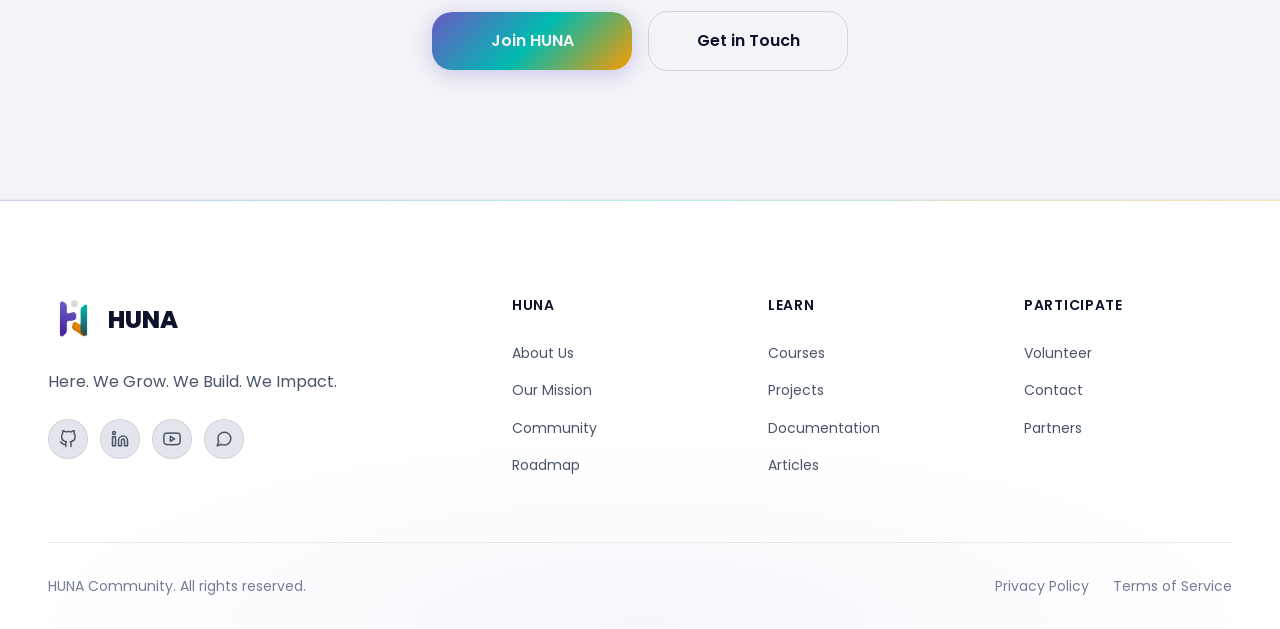
==== commit a76f45e8: "finalyyyyyyyyyyyyyyyyyyyyyyyyyyyyyyyyyyyyyyyyyyyyyyyyyyyyyyyyyyyy" ====
--- a/pages/about.html
+++ b/pages/about.html
@@ -67,7 +67,7 @@
     <section class="section page-header" style="padding-top: 140px;">
       <div class="container">
         <nav class="breadcrumbs" aria-label="Breadcrumb">
-          <a href="../index.html" data-i18n="nav_home">Home</a>
+          <a href="/" data-i18n="nav_home">Home</a>
           <svg xmlns="http://www.w3.org/2000/svg" width="16" height="16" viewBox="0 0 24 24" fill="none" stroke="currentColor" stroke-width="2" stroke-linecap="round" stroke-linejoin="round"><polyline points="9 18 15 12 9 6"></polyline></svg>
           <span data-i18n="nav_about">About</span>
         </nav>
--- a/css/main.css
+++ b/css/main.css
@@ -29,6 +29,8 @@
 @import url('sections/community.css');
 @import url('sections/mission.css');
 @import url('sections/courses.css');
+@import url('sections/course.css');
+@import url('sections/enroll.css');
 @import url('sections/testimonials.css');
 @import url('sections/cta.css');
 @import url('sections/footer.css');
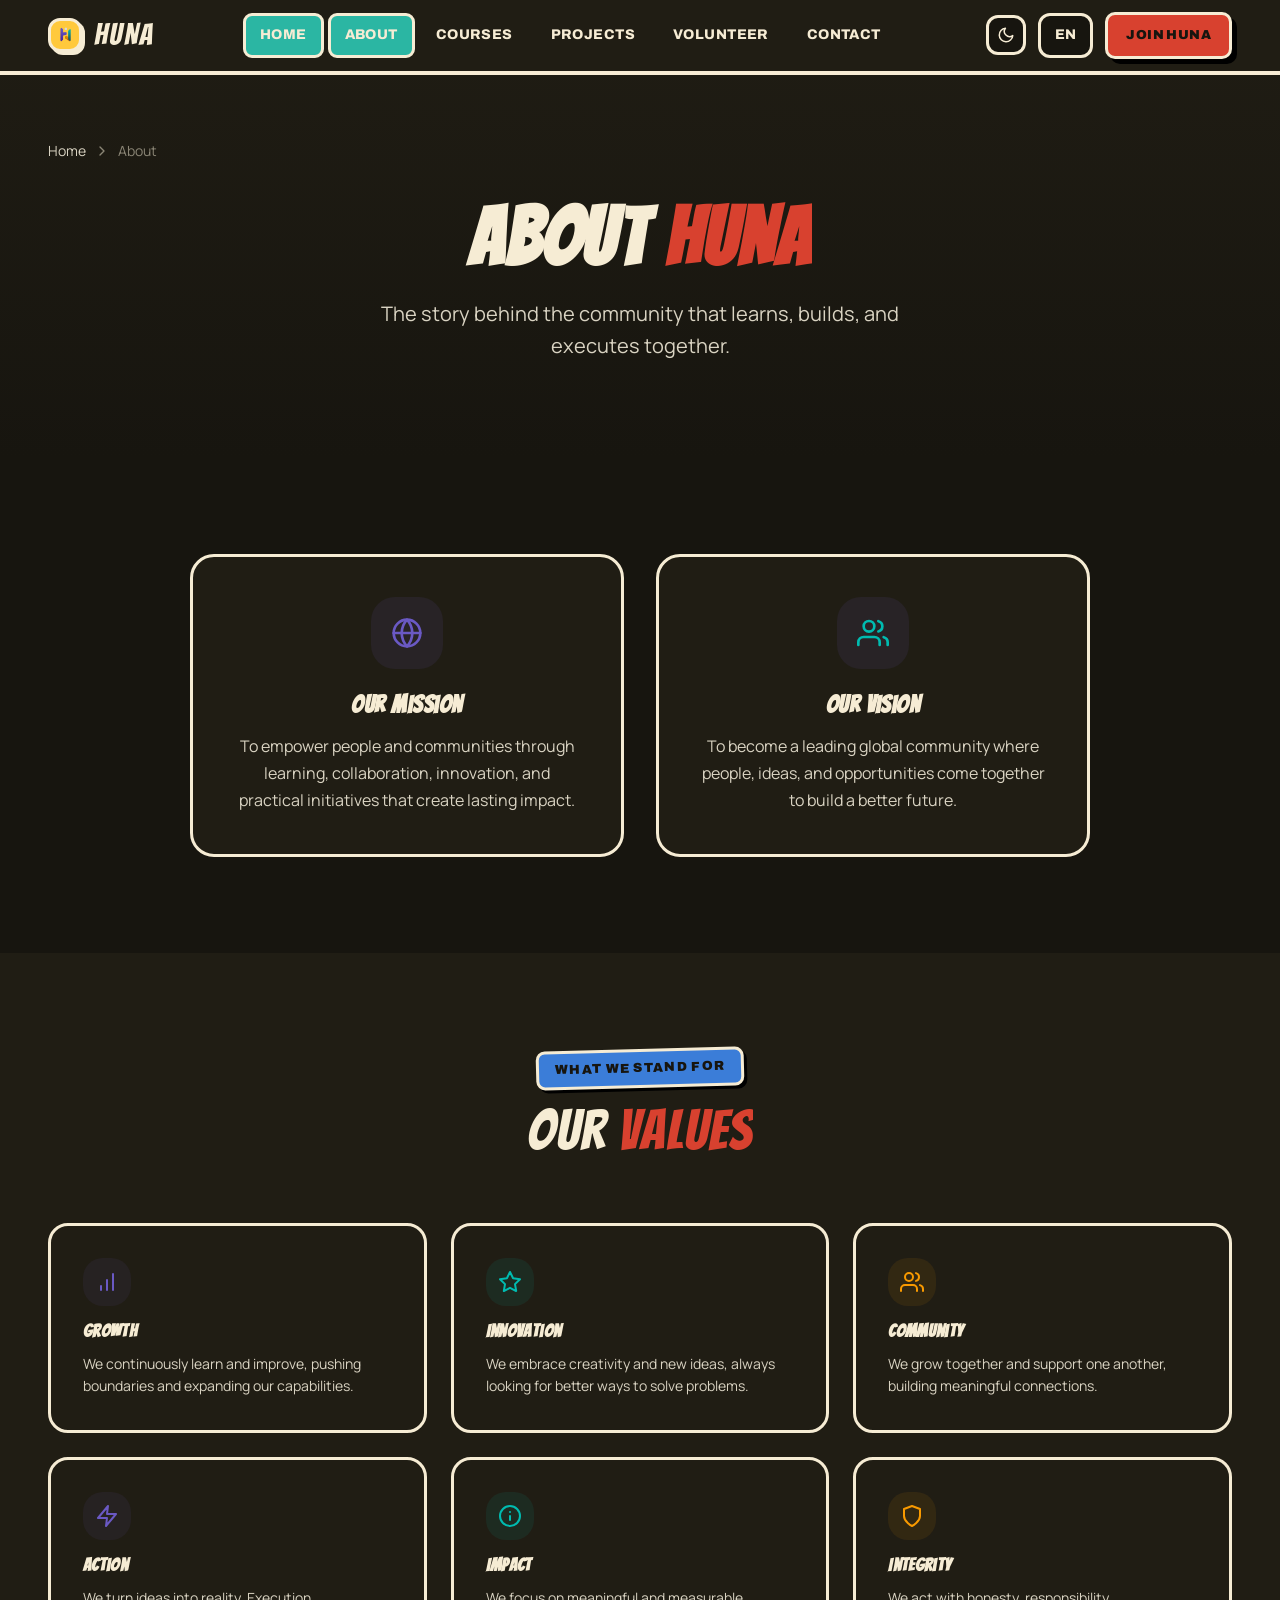
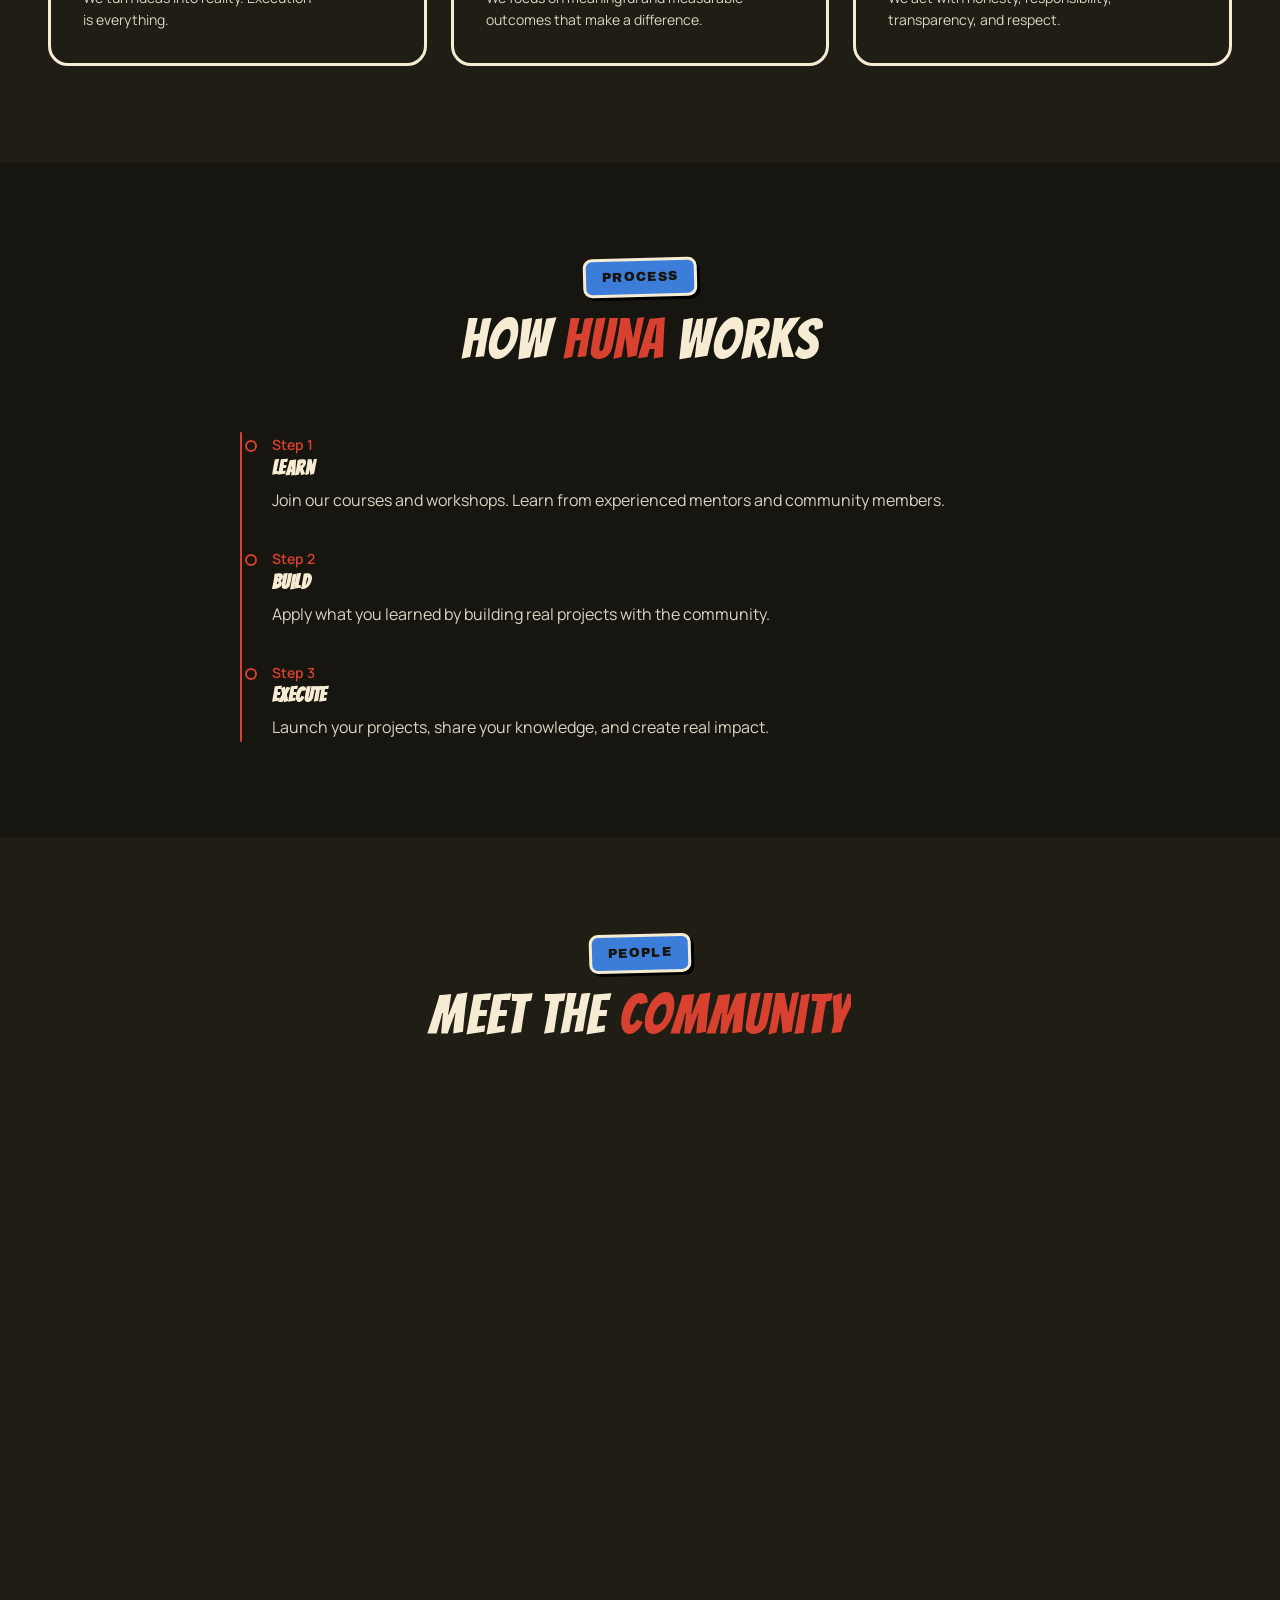
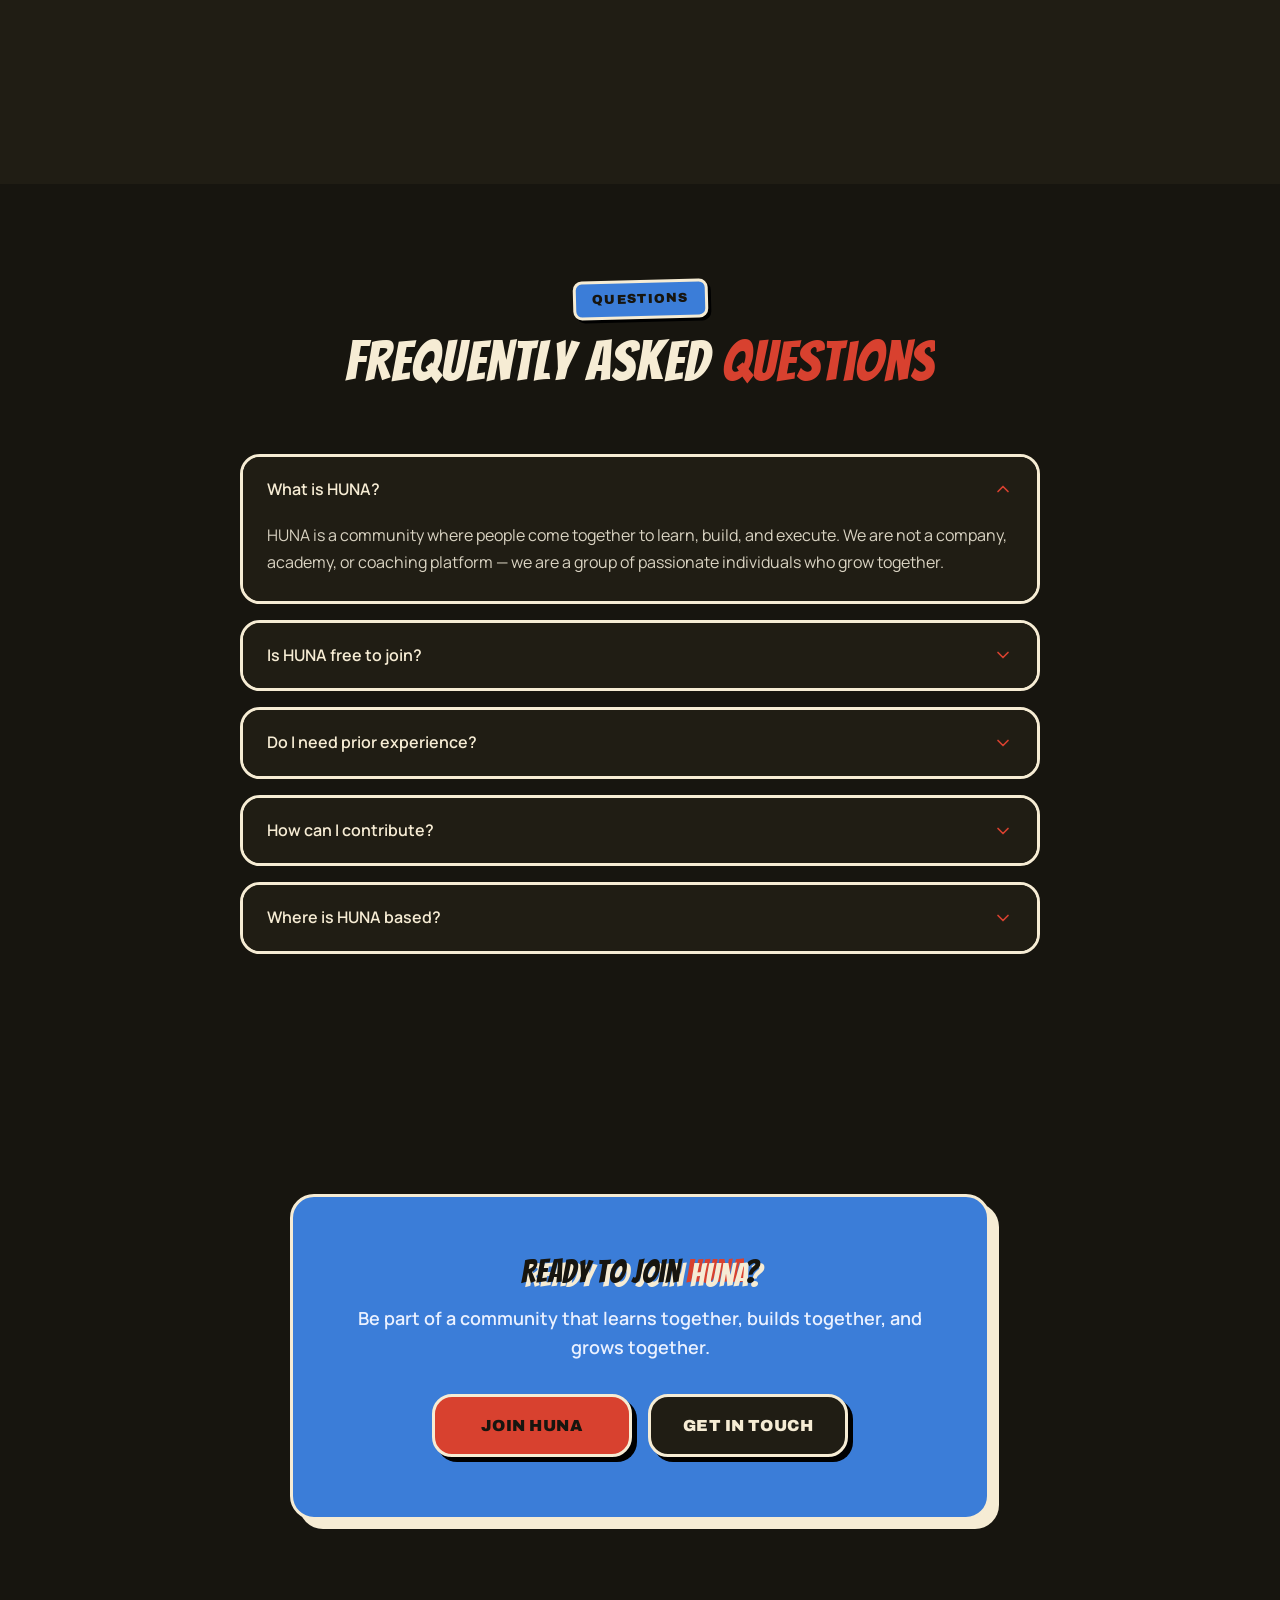
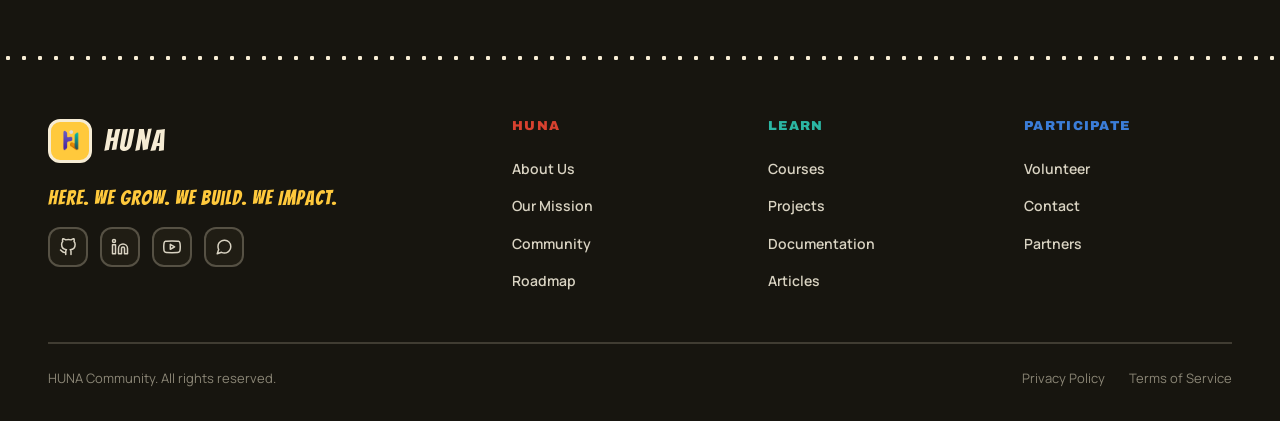
==== commit 403f59d4: "Restyle site to HUNA comic/paper design system, remove Coming Soon gate Reskin the whole site (nav, " ====
--- a/pages/about.html
+++ b/pages/about.html
@@ -2,18 +2,15 @@
 <html lang="en" dir="ltr">
 <head>
 
-  <!-- COMING SOON BLOCK — MUST BE FIRST -->
-  <script src="../js/core/coming-soon-redirect.js"></script>
-
   <meta charset="UTF-8">
   <meta name="viewport" content="width=device-width, initial-scale=1.0">
   <meta name="description" content="About HUNA — Our mission, vision, values, and community. Learn who we are and how we work.">
-  <meta name="theme-color" content="#0D132B">
+  <meta name="theme-color" content="#F1E4C7">
   <title data-i18n-title="nav_about">About — HUNA</title>
   
   <link rel="preconnect" href="https://fonts.googleapis.com">
   <link rel="preconnect" href="https://fonts.gstatic.com" crossorigin>
-  <link href="https://fonts.googleapis.com/css2?family=Poppins:wght@300;400;500;600;700;800&family=Noto+Sans+Arabic:wght@300;400;500;600;700;800&display=swap" rel="stylesheet">
+  <link href="https://fonts.googleapis.com/css2?family=Bangers&family=Archivo:wght@600;700;800;900&family=Manrope:wght@400;500;600;700&family=Noto+Sans+Arabic:wght@400;500;600;700&display=swap" rel="stylesheet">
   
   <link rel="icon" type="image/png" href="../assets/icons/favicon-32x32.png">
   <link rel="apple-touch-icon" href="../assets/icons/apple-touch-icon.png">
--- a/css/pages/about.css
+++ b/css/pages/about.css
@@ -34,7 +34,7 @@
 
 .about-card {
   background: var(--bg-card);
-  border: 1px solid var(--border-primary);
+  border: 3px solid var(--border-primary);
   border-radius: var(--radius-xl);
   padding: var(--space-10);
   text-align: center;
@@ -80,7 +80,7 @@
 
 .value-card {
   background: var(--bg-card);
-  border: 1px solid var(--border-primary);
+  border: 3px solid var(--border-primary);
   border-radius: var(--radius-lg);
   padding: var(--space-8);
   transition: all var(--transition-base);
@@ -168,7 +168,7 @@
 
 .timeline-item:hover::before {
   background: var(--accent-primary);
-  box-shadow: 0 0 0 6px rgba(106, 89, 196, 0.2);
+  box-shadow: var(--shadow-sm);
 }
 
 .timeline-item:last-child {
@@ -203,7 +203,7 @@
 
 .team-card {
   background: var(--bg-card);
-  border: 1px solid var(--border-primary);
+  border: 3px solid var(--border-primary);
   border-radius: var(--radius-xl);
   overflow: hidden;
   transition: all var(--transition-base);
--- a/css/main.css
+++ b/css/main.css
@@ -274,7 +274,7 @@
 
 /* FAQ Accordion */
 .accordion-item {
-  border: 1px solid var(--border-primary);
+  border: 3px solid var(--border-primary);
   border-radius: var(--radius-lg);
   overflow: hidden;
   margin-bottom: var(--space-4);
